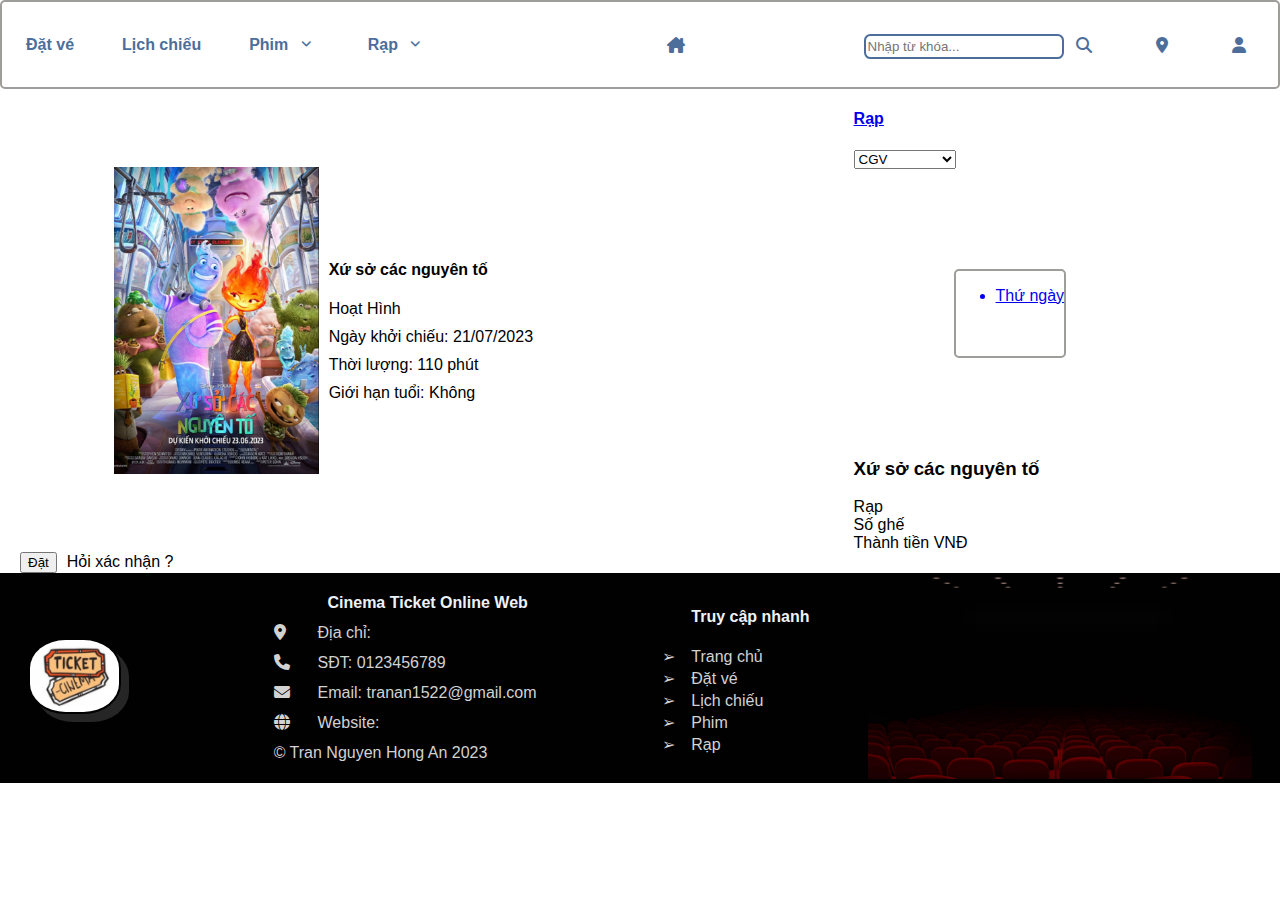
==== index1.html @ 23fdff4d "update index2" ====
<!DOCTYPE html>
<html lang="en">
<head>
    <meta charset="UTF-8">
    <meta name="viewport" content="width=device-width, initial-scale=1.0">
    <meta http-equiv="refesh" content="1800">
    <meta name="keywords" content="vé xem phim online, đặt vé phim trực tuyến, mua vé xem phim, vé xem phim trực tuyến"/>
    <meta name="description" content="Đặt vé xem phim trực tuyến"/>
    <link rel="shotcut icon" href="imanges/iconTicket.png"/>
    <link rel="stylesheet" href="css/index1.css">
    <link href="https://cdnjs.cloudflare.com/ajax/libs/font-awesome/6.4.0/css/all.min.css" rel="stylesheet"/>
    <script src="js/code.jquery.com_jquery-3.7.0.min.js"></script>
    <script src="js/default.js"></script>
    <title>Đặt vé</title>
</head>
<body>
    <a href="javascript:;" id="go">
        <i class="fa-solid fa-arrow-turn-up fa-xl"></i>
    </a>

    <nav class="flex between" id="menu">
        <ul class="left menu flex">
            <li><a href="#">Đặt vé</a></li>
            <li><a href="#">Lịch chiếu</a></li>
            <li class="sub">
                <a href="#">Phim 
                    <i class="fa-solid fa-angle-down fa-xs"></i>
                </a>

                <ul class="submenu menu">
                    <li><a href="#">Phim đang chiếu</a></li>
                    <li><a href="#">Phim sắp chiếu</a></li>
                </ul>
            </li>
            <li class="sub">
                <a href="#">Rạp
                    <i class="fa-solid fa-angle-down fa-xs"></i>
                </a>

                <ul class="submenu menu">
                    <li><a href="#">CGV</a></li>
                    <li><a href="#">Lotte Cinema</a></li>
                </ul>
                
            </li>
        </ul>

        <ul class="menu">
            <li>
                <a href="#">
                    <i class="fa-solid fa-house-chimney"></i></a></li>
        </ul>

        <ul class="right menu flex">
            <li class="search">
                <a href="#">
                    <input type="search" placeholder="Nhập từ khóa..."/>
                    <i class="fa-solid fa-magnifying-glass"></i>
                </a>
            </li>
            <li><a href="#"><i class="fa-solid fa-location-dot"></i></a></li>
            <li><a href="#"><i class="fa-solid fa-user"></i></a></li>
        </ul>
    </nav>

    <main>
        <div style="justify-content: space-around;" class="flex">
            <section class="left flex"><img src="imanges/movies/XSCNT.jpg"/>
                <div class="content" style="margin-left: 10px;">
                    <h4>Xứ sở các nguyên tố</h4>
                    <div>Hoạt Hình</div>
                    <div>Ngày khởi chiếu: 21/07/2023</div>
                    <div>Thời lượng: 110 phút</div>
                    <div>Giới hạn tuổi: Không</div>
                </div>
            </section>

            <section class="right">
                <div>
                    <div><a href="#">
                        <h4>Rạp</h4>
                        <select name="cinema" id="cinema"> 
                            <option value="CGV" selected>CGV</option>
                            <option value="Lotte">Lotte Cinema</option>
                            <option value="Cinestar">Cinestar</option>
                            <option value="Beta">Beta Cinema</option>
                        </select>
                    </a></div>

                    <div>
                        <div><a href="#">
                            <nav style="margin: 100px;"><ul class="date">
                                <li>Thứ ngày</li>
                            </ul></nav>
                        </a></div>
                    </div>

                    <div>
                        <div><h3>Xứ sở các nguyên tố</h3></div>
                        <div>Rạp</div>
                        <div>Số ghế</div>
                        <div>Thành tiền VNĐ</div>
                    </div>
                </div>
            </section>
        </div>
        

        <input type="button" value="Đặt" style="margin-right: 10px; margin-left: 20px;">Hỏi xác nhận ?
    </main>

    <footer>
        <div class="flex">
            <div class="imgFooter"><img src="imanges/logo.jpg" alt="LOGO"></div>

            <div>
                <table>
                    <tr>
                       <th colspan="2" style="color: #edf2f9;">Cinema Ticket Online Web</th>
                    </tr>
                    <tr>
                        <td><i class="fa-solid fa-location-dot"></i></td>
                        <td>&ensp; Địa chỉ: </td>
                    </tr>
                    <tr>
                        <td><i class="fa-solid fa-phone"></i></td>
                        <td>&ensp; SĐT: 0123456789</td>
                    </tr>
                    <tr>
                        <td><i class="fa-solid fa-envelope"></i></td>
                        <td><a href="mailto:tranan1522@gmail.com" class="link">&ensp; Email: tranan1522@gmail.com</a></td>
                    </tr>
                    <tr>
                        <td><i class="fa-solid fa-globe"></i></td>
                        <td><a href="#" class="link">&ensp; Website: </a></td>
                    </tr>
                    <tr><td colspan="2">&copy; Tran Nguyen Hong An 2023</td></tr>
                </table>
            </div>

            <div>
                <ul class="list-ft">
                    <li><h4>Truy cập nhanh</h4></li>
                    <li><a href="#">Trang chủ</a></li>
                    <li><a href="#">Đặt vé</a></li>
                    <li><a href="#">Lịch chiếu</a></li>
                    <li><a href="#">Phim</a></li>
                    <li><a href="#">Rạp</a></li>
                </ul>
            </div>

            <div class="footer"><img src="imanges/rapPhim.jpg" alt="cinema" id="cinema"></div>
        </div>
    </footer>
</body>
</html>
---- css/index1.css ----
body {
    font-family: Arial, Helvetica, sans-serif;
    margin: 0;
}

nav {
    border: 2px solid #9e9d99;
    border-radius: 5px;
    background-color: white;
    height: 85px;
}

.flex {
    display: flex;
    align-items: center;
}

.between {
    justify-content: space-between;
}

/*MENU*/
ul.menu {
    list-style-type: none;
    text-align: center;
    margin: 0;
    padding: 0;
}

ul.menu > li > a {
    display: block;
    padding: 1.5rem;
    text-decoration: none;
    color: #4d6e9b;
    font-weight: bold;
    
}

/*hover*/
ul.menu > li > a:hover {
    color: #265078;
    font-size: larger;
    font-weight: bolder;
}

ul > li > a > i.fa-solid {
    color: #4d6e9b;
    padding: 0.5rem;
}

ul > li > a:hover i.fa-solid {
    color: #265078;
}

/*submenu*/
ul.submenu { 
    display: none;
    position: absolute;
    background-color: #f3f1f4 !important;
    width: 200px;
    border-radius: 2rem;
    text-align: left;
    z-index: 2;
}

.submenu::after {
    border-style: solid;
    border-color: transparent transparent #f3f1f4 transparent;
    border-width: 10px;
    position: absolute;
    bottom: 100%;
    content: "";
    width: 0;
    height: 0;
    left: 34px;
}

ul.menu li.sub:hover ul.submenu { 
    display: block !important;
    padding: 0.375rem 1.5rem;
    clear: both;
    font-weight: initial;
    color: #6e84a3;
    white-space: nowrap;
    background-color: transparent;
    border: 0;
}
/*Search*/
ul > li.search  > a > input{
    border-radius: 0.4rem ;
    width: 200px;
    height: 25px;
    border-style: solid;
    border-color: #4d6e9b;
}

ul > li.search  > a:hover > input{
    border-color: #265078;
    border-width: 2.5px;
}

 /* nút go chưa đc  */
/* go to top */
#go {
    display: block;
    padding: 1rem;
    right: 10px;
    bottom: 10px;
    position: fixed;
    background-color: whitesmoke;
    border-radius: 50%;
    box-shadow: 0.35em 0.35em 0 0 rgba(15, 28, 63, 0.125);
    border: 1px solid #edf2f9;
}

#go i {
    color: #6f2232;
}

/*footer*/
footer {
    background-color: #010101;
    color: #d2d2d2;
}

footer div {
    justify-content: space-around;
}

div.imgFooter {
    width: 14%;
}

div.imgFooter img{
    width: 50%;
    border-radius: 40%;
    border: 2px solid transparent;
    box-shadow: 0.5em 0.5em 0 0 #262626;
}

ul.list-ft > li:first-child{
    list-style-type: none;
    color: #edf2f9;
}

ul.list-ft > li {
    list-style-type: "\27A2 \2003";
    margin: 3px;
}

.list-ft > li > a {
    text-decoration: none;
    color: #d2d2d2;
}

.list-ft > li > a:hover {
    color: #edf2f9;
    font-weight: bold;
}

div.footer {
    width: 30%;
}

div.footer img{
    width: 100%;
    height: 206px;
}

table {
    border-spacing: 10px;
    width: 330px;
}

a.link {
    text-decoration: none;
    color: #d2d2d2;
}

a.link:hover {
    color: #edf2f9;
    font-weight: bold;
}

/*left*/
.left {
    width: 40%;
}

.left img {
    width: 40%;
}

.content > div {
    margin-top: 10px;
}
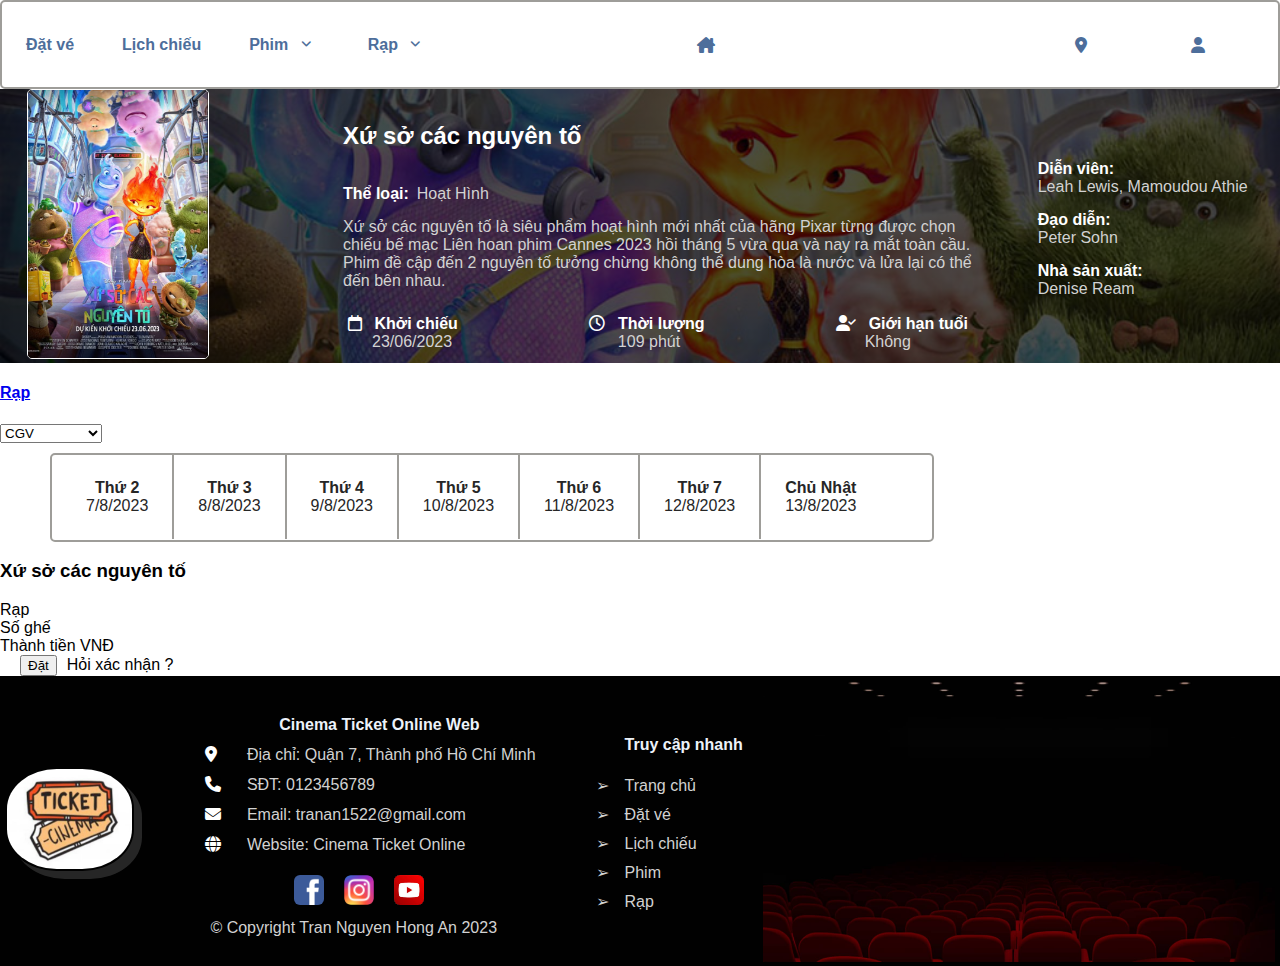
==== commit 543cac90: "update footer" ====
--- a/index1.html
+++ b/index1.html
@@ -7,6 +7,7 @@
     <meta name="keywords" content="vé xem phim online, đặt vé phim trực tuyến, mua vé xem phim, vé xem phim trực tuyến"/>
     <meta name="description" content="Đặt vé xem phim trực tuyến"/>
     <link rel="shotcut icon" href="imanges/iconTicket.png"/>
+    <link href="css/default.css" rel="stylesheet"/>
     <link rel="stylesheet" href="css/index1.css">
     <link href="https://cdnjs.cloudflare.com/ajax/libs/font-awesome/6.4.0/css/all.min.css" rel="stylesheet"/>
     <script src="js/code.jquery.com_jquery-3.7.0.min.js"></script>
@@ -14,9 +15,11 @@
     <title>Đặt vé</title>
 </head>
 <body>
-    <a href="javascript:;" id="go">
-        <i class="fa-solid fa-arrow-turn-up fa-xl"></i>
-    </a>
+    <div>
+        <a href="javascript:;" id="go">
+            <i class="fa-solid fa-arrow-turn-up fa-xl"></i>
+        </a>
+    </div>
 
     <nav class="flex between" id="menu">
         <ul class="left menu flex">
@@ -52,30 +55,51 @@
         </ul>
 
         <ul class="right menu flex">
-            <li class="search">
-                <a href="#">
-                    <input type="search" placeholder="Nhập từ khóa..."/>
-                    <i class="fa-solid fa-magnifying-glass"></i>
-                </a>
-            </li>
             <li><a href="#"><i class="fa-solid fa-location-dot"></i></a></li>
             <li><a href="#"><i class="fa-solid fa-user"></i></a></li>
         </ul>
     </nav>
 
     <main>
-        <div style="justify-content: space-around;" class="flex">
-            <section class="left flex"><img src="imanges/movies/XSCNT.jpg"/>
-                <div class="content" style="margin-left: 10px;">
-                    <h4>Xứ sở các nguyên tố</h4>
-                    <div>Hoạt Hình</div>
-                    <div>Ngày khởi chiếu: 21/07/2023</div>
-                    <div>Thời lượng: 110 phút</div>
-                    <div>Giới hạn tuổi: Không</div>
+        <div>
+            <div class="top flex">
+                <div><img src="imanges/movies/XSCNT.jpg"/></div>
+                <div class="contents">
+                    <div><h2>Xứ sở các nguyên tố</h2></div>
+                    <div><span>Thể loại:</span>&ensp;Hoạt Hình</div>
+                    <div>Xứ sở các nguyên tố là siêu phẩm hoạt hình mới nhất của hãng Pixar từng được chọn chiếu bế mạc Liên hoan phim Cannes 2023 hồi tháng 5 vừa qua và nay ra mắt toàn cầu. Phim đề cập đến 2 nguyên tố tưởng chừng không thể dung hòa là nước và lửa lại có thể đến bên nhau.</div>
+                    <div class="flex between">
+                        <div>
+                            <i class="fa-regular fa-calendar"></i>
+                            <span>&ensp;Khởi chiếu</span>
+                            </br>&emsp;&ensp;23/06/2023
+                        </div>
+                        <div>
+                            <i class="fa-regular fa-clock"></i>
+                            <span>&ensp;Thời lượng </span>
+                            </br>&emsp;&ensp; 109 phút
+                        </div>
+                        <div>
+                            <i class="fa-solid fa-user-check"></i>
+                            <span>&ensp;Giới hạn tuổi</span>
+                            </br>&emsp;&ensp; Không
+                        </div>
+                    </div>
                 </div>
-            </section>
+                <div class="actor">
+                    <div><span>Diễn viên:</span>
+                        </br> Leah Lewis, Mamoudou Athie 
+                    </div>
+                    <div><span>Đạo diễn:</span>
+                        </br>  Peter Sohn 
+                    </div>
+                    <div><span>Nhà sản xuất:</span>
+                        </br> Denise Ream 
+                    </div>
+                </div>
+            </div>
 
-            <section class="right">
+            <section>
                 <div>
                     <div><a href="#">
                         <h4>Rạp</h4>
@@ -88,11 +112,19 @@
                     </a></div>
 
                     <div>
-                        <div><a href="#">
-                            <nav style="margin: 100px;"><ul class="date">
-                                <li>Thứ ngày</li>
-                            </ul></nav>
-                        </a></div>
+                        <div style="margin-top: 10px;">
+                            <nav style="margin-left: 50px; padding-left: 10px; width: 68%;">
+                                <ul class="date flex">
+                                    <li><a href="#">Thứ 2</br><span>7/8/2023</span></a></li>
+                                    <li><a href="#">Thứ 3</br><span>8/8/2023</span></a></li>
+                                    <li><a href="#">Thứ 4</br><span>9/8/2023</span></a></li>
+                                    <li><a href="#">Thứ 5</br><span>10/8/2023</span></a></li>
+                                    <li><a href="#">Thứ 6</br><span>11/8/2023</span></a></li>
+                                    <li><a href="#">Thứ 7</br><span>12/8/2023</span></a></li>
+                                    <li><a href="#">Chủ Nhật</br><span>13/8/2023</span></a></li>
+                                </ul>
+                            </nav>
+                        </div>
                     </div>
 
                     <div>
@@ -120,7 +152,7 @@
                     </tr>
                     <tr>
                         <td><i class="fa-solid fa-location-dot"></i></td>
-                        <td>&ensp; Địa chỉ: </td>
+                        <td>&ensp; Địa chỉ: Quận 7, Thành phố Hồ Chí Minh</td>
                     </tr>
                     <tr>
                         <td><i class="fa-solid fa-phone"></i></td>
@@ -132,10 +164,17 @@
                     </tr>
                     <tr>
                         <td><i class="fa-solid fa-globe"></i></td>
-                        <td><a href="#" class="link">&ensp; Website: </a></td>
+                        <td><a href="https://hongan1522.github.io/CinemaTicketOnl/" class="link">&ensp; Website: Cinema Ticket Online</a></td>
                     </tr>
-                    <tr><td colspan="2">&copy; Tran Nguyen Hong An 2023</td></tr>
                 </table>
+
+                <ul class="imgF flex">
+                    <li><a href="#"><img src="imanges/footer/fb.webp" alt="Facebook"></a></li>
+                    <li><a href="#"><img src="imanges/footer/ins.png" alt="Instagram"></a></li>
+                    <li><a href="#"><img src="imanges/footer/yt.jpg" alt="Youtube"></a></li>
+                </ul>
+
+                <div>&emsp;&copy; Copyright Tran Nguyen Hong An 2023</div>
             </div>
 
             <div>
--- a/css/default.css
+++ b/css/default.css
@@ -0,0 +1,222 @@
+body {
+    font-family: Arial, Helvetica, sans-serif;
+    margin: 0;
+}
+
+nav {
+    border: 2px solid #9e9d99;
+    border-radius: 5px;
+    background-color: white;
+    height: 85px;
+}
+
+.flex {
+    display: flex;
+    align-items: center;
+}
+
+.between {
+    justify-content: space-between;
+}
+
+/*MENU*/
+ul.menu {
+    list-style-type: none;
+    text-align: center;
+    margin: 0;
+    padding: 0;
+}
+
+ul.menu > li > a {
+    display: block;
+    padding: 1.5rem;
+    text-decoration: none;
+    color: #4d6e9b;
+    font-weight: bold;
+    
+}
+
+/*hover*/
+ul.menu > li > a:hover {
+    color: #265078;
+    font-size: larger;
+    font-weight: bolder;
+}
+
+ul > li > a > i.fa-solid {
+    color: #4d6e9b;
+    padding: 0.5rem;
+}
+
+ul > li > a:hover i.fa-solid {
+    color: #265078;
+}
+
+ul.left {
+    width: 50%;
+}
+
+ul.right {
+    width: 20%;
+    margin-left: 250px;
+}
+
+ul.right > li {
+    margin: 20px;
+}
+
+/*submenu*/
+ul.submenu { 
+    display: none;
+    position: absolute;
+    background-color: #f3f1f4 !important;
+    width: 200px;
+    border-radius: 2rem;
+    text-align: left;
+    z-index: 2;
+}
+
+.submenu::after {
+    border-style: solid;
+    border-color: transparent transparent #f3f1f4 transparent;
+    border-width: 10px;
+    position: absolute;
+    bottom: 100%;
+    content: "";
+    width: 0;
+    height: 0;
+    left: 34px;
+}
+
+ul.menu li.sub:hover ul.submenu { 
+    display: block !important;
+    padding: 0.375rem 1.5rem;
+    clear: both;
+    font-weight: initial;
+    color: #6e84a3;
+    white-space: nowrap;
+    background-color: transparent;
+    border: 0;
+}
+
+/* go to top */
+#go {
+    display: block;
+    padding: 1rem;
+    right: 10px;
+    bottom: 10px;
+    position: fixed;
+    background-color: whitesmoke;
+    border-radius: 50%;
+    box-shadow: 0.35em 0.35em 0 0 rgba(15, 28, 63, 0.125);
+    border: 1px solid #edf2f9;
+}
+
+#go i {
+    color: #6f2232;
+}
+
+/*footer*/
+footer {
+    background-color: #010101;
+    color: #d2d2d2;
+}
+
+footer div {
+    justify-content: space-around;
+}
+
+div.imgFooter {
+    width: 14%;
+}
+
+div.imgFooter img{
+    width: 70%;
+    border-radius: 40%;
+    border: 2px solid transparent;
+    box-shadow: 0.5em 0.5em 0 0 #262626;
+}
+
+/**/
+
+ul.list-ft > li:first-child{
+    list-style-type: none;
+    color: #edf2f9;
+}
+
+ul.list-ft > li {
+    list-style-type: "\27A2 \2003";
+    margin: 10px;
+}
+
+.list-ft > li > a {
+    text-decoration: none;
+    color: #d2d2d2;
+}
+
+.list-ft > li > a:hover {
+    color: #edf2f9;
+    font-weight: bold;
+}
+
+div.footer {
+    width: 40%;
+}
+
+div.footer img{
+    width: 100%;
+    padding-bottom: auto;
+}
+
+table {
+    border-spacing: 10px;
+    width: 370px;
+}
+
+a.link {
+    text-decoration: none;
+    color: #d2d2d2;
+}
+
+a.link:hover {
+    color: #edf2f9;
+    font-weight: bold;
+}
+
+/**/
+ul.imgF > li>  a > img {
+    width: 30px;
+    height: 30px;
+    border-radius: 6px;
+    margin: 10px;
+}
+
+ul.imgF > li {
+    list-style-type: none;
+}
+
+ul.imgF > li:last-child {
+    display: block !important;
+}
+
+ul.imgF {
+    margin: 0;
+    margin-left: 50px;
+}
+
+ul.imgF > li>  a:hover > img {
+    animation: scale .5s 1;
+}
+
+@keyframes scale {
+    from {
+        width: 30px;
+        height: 30px;
+        border-radius: 6px;
+    }
+    to {
+        width: 35px;
+        height: 35px;
+        border-radius: 7px;
+    }
+}--- a/css/index1.css
+++ b/css/index1.css
@@ -1,196 +1,64 @@
-body {
-    font-family: Arial, Helvetica, sans-serif;
-    margin: 0;
+/*top*/
+div.top {
+    background-image: linear-gradient(to top, rgba(0,0,0,0.7) 0%, rgba(0,0,0,0.7) 100%), url("../imanges/bg_movies/bg_XSCNT.jpg");
+    background-repeat: no-repeat;
+    background-size: cover;
+    background-position: center;
+    color: #d2d2d2;
+    justify-content: space-around;
 }
 
-nav {
-    border: 2px solid #9e9d99;
-    border-radius: 5px;
-    background-color: white;
-    height: 85px;
+div.top > div:first-child {
+    width: 20%;
 }
 
-.flex {
-    display: flex;
-    align-items: center;
+div.top img {
+    width: 70%;
+    border-radius: 5px;
+    border: 1px solid white;
 }
 
-.between {
-    justify-content: space-between;
+div.contents {
+    width:50%;
 }
 
-/*MENU*/
-ul.menu {
+div.contents div{
+    margin-top: 5px;
+    padding: 5px;
+}
+
+div.top span, i, h2 {
+    font-weight: bold;
+    color: white;
+}
+
+div.actor > div{
+    margin-top: 5px;
+    padding: 5px;
+}
+
+/*date*/
+ul.date{
     list-style-type: none;
     text-align: center;
     margin: 0;
     padding: 0;
 }
 
-ul.menu > li > a {
+ul.date > li > a {
     display: block;
     padding: 1.5rem;
     text-decoration: none;
-    color: #4d6e9b;
+    color: #262626;
     font-weight: bold;
-    
+    border-right: 2px solid #9e9d99;
+    text-align: center;
 }
 
-/*hover*/
-ul.menu > li > a:hover {
-    color: #265078;
-    font-size: larger;
-    font-weight: bolder;
+ul.date > li:last-child > a{
+    border-right: none;
 }
 
-ul > li > a > i.fa-solid {
-    color: #4d6e9b;
-    padding: 0.5rem;
-}
-
-ul > li > a:hover i.fa-solid {
-    color: #265078;
-}
-
-/*submenu*/
-ul.submenu { 
-    display: none;
-    position: absolute;
-    background-color: #f3f1f4 !important;
-    width: 200px;
-    border-radius: 2rem;
-    text-align: left;
-    z-index: 2;
-}
-
-.submenu::after {
-    border-style: solid;
-    border-color: transparent transparent #f3f1f4 transparent;
-    border-width: 10px;
-    position: absolute;
-    bottom: 100%;
-    content: "";
-    width: 0;
-    height: 0;
-    left: 34px;
-}
-
-ul.menu li.sub:hover ul.submenu { 
-    display: block !important;
-    padding: 0.375rem 1.5rem;
-    clear: both;
-    font-weight: initial;
-    color: #6e84a3;
-    white-space: nowrap;
-    background-color: transparent;
-    border: 0;
-}
-/*Search*/
-ul > li.search  > a > input{
-    border-radius: 0.4rem ;
-    width: 200px;
-    height: 25px;
-    border-style: solid;
-    border-color: #4d6e9b;
-}
-
-ul > li.search  > a:hover > input{
-    border-color: #265078;
-    border-width: 2.5px;
-}
-
- /* nút go chưa đc  */
-/* go to top */
-#go {
-    display: block;
-    padding: 1rem;
-    right: 10px;
-    bottom: 10px;
-    position: fixed;
-    background-color: whitesmoke;
-    border-radius: 50%;
-    box-shadow: 0.35em 0.35em 0 0 rgba(15, 28, 63, 0.125);
-    border: 1px solid #edf2f9;
-}
-
-#go i {
-    color: #6f2232;
-}
-
-/*footer*/
-footer {
-    background-color: #010101;
-    color: #d2d2d2;
-}
-
-footer div {
-    justify-content: space-around;
-}
-
-div.imgFooter {
-    width: 14%;
-}
-
-div.imgFooter img{
-    width: 50%;
-    border-radius: 40%;
-    border: 2px solid transparent;
-    box-shadow: 0.5em 0.5em 0 0 #262626;
-}
-
-ul.list-ft > li:first-child{
-    list-style-type: none;
-    color: #edf2f9;
-}
-
-ul.list-ft > li {
-    list-style-type: "\27A2 \2003";
-    margin: 3px;
-}
-
-.list-ft > li > a {
-    text-decoration: none;
-    color: #d2d2d2;
-}
-
-.list-ft > li > a:hover {
-    color: #edf2f9;
-    font-weight: bold;
-}
-
-div.footer {
-    width: 30%;
-}
-
-div.footer img{
-    width: 100%;
-    height: 206px;
-}
-
-table {
-    border-spacing: 10px;
-    width: 330px;
-}
-
-a.link {
-    text-decoration: none;
-    color: #d2d2d2;
-}
-
-a.link:hover {
-    color: #edf2f9;
-    font-weight: bold;
-}
-
-/*left*/
-.left {
-    width: 40%;
-}
-
-.left img {
-    width: 40%;
-}
-
-.content > div {
-    margin-top: 10px;
+ul.date span {
+    font-weight: lighter;
 }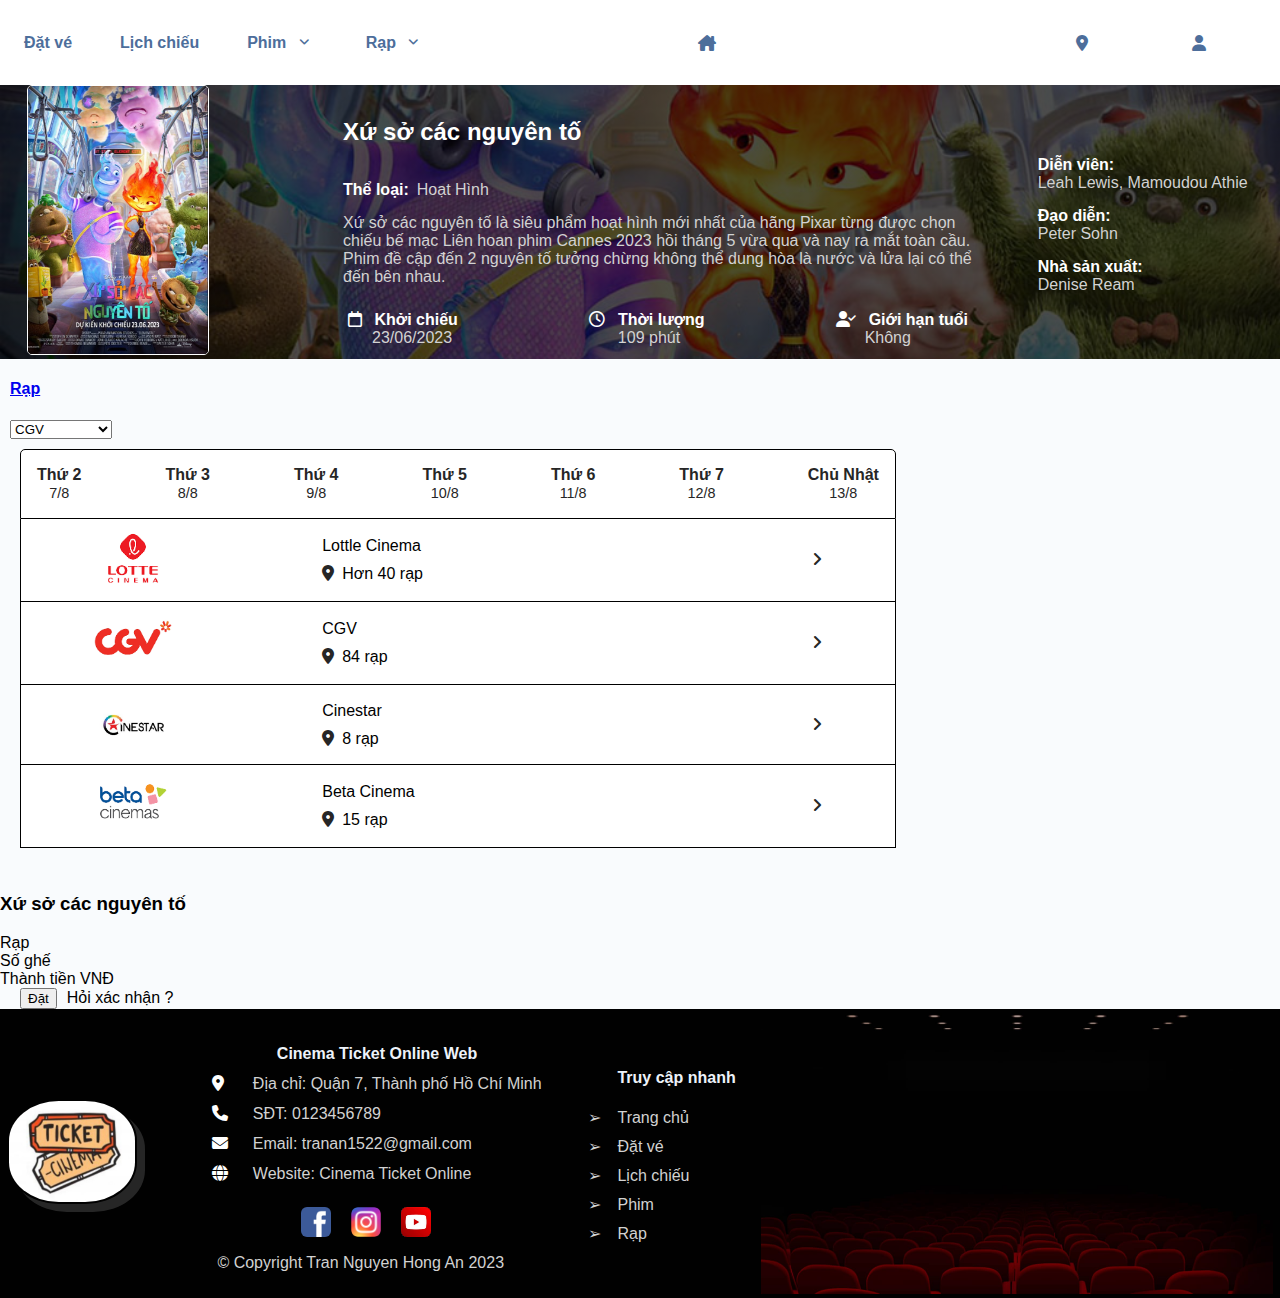
==== commit 1710666b: "update index1" ====
--- a/index1.html
+++ b/index1.html
@@ -12,6 +12,7 @@
     <link href="https://cdnjs.cloudflare.com/ajax/libs/font-awesome/6.4.0/css/all.min.css" rel="stylesheet"/>
     <script src="js/code.jquery.com_jquery-3.7.0.min.js"></script>
     <script src="js/default.js"></script>
+    <script src="js/index1.js"></script>
     <title>Đặt vé</title>
 </head>
 <body>
@@ -61,81 +62,107 @@
     </nav>
 
     <main>
-        <div>
-            <div class="top flex">
-                <div><img src="imanges/movies/XSCNT.jpg"/></div>
-                <div class="contents">
-                    <div><h2>Xứ sở các nguyên tố</h2></div>
-                    <div><span>Thể loại:</span>&ensp;Hoạt Hình</div>
-                    <div>Xứ sở các nguyên tố là siêu phẩm hoạt hình mới nhất của hãng Pixar từng được chọn chiếu bế mạc Liên hoan phim Cannes 2023 hồi tháng 5 vừa qua và nay ra mắt toàn cầu. Phim đề cập đến 2 nguyên tố tưởng chừng không thể dung hòa là nước và lửa lại có thể đến bên nhau.</div>
-                    <div class="flex between">
-                        <div>
-                            <i class="fa-regular fa-calendar"></i>
-                            <span>&ensp;Khởi chiếu</span>
-                            </br>&emsp;&ensp;23/06/2023
-                        </div>
-                        <div>
-                            <i class="fa-regular fa-clock"></i>
-                            <span>&ensp;Thời lượng </span>
-                            </br>&emsp;&ensp; 109 phút
-                        </div>
-                        <div>
-                            <i class="fa-solid fa-user-check"></i>
-                            <span>&ensp;Giới hạn tuổi</span>
-                            </br>&emsp;&ensp; Không
-                        </div>
+        <div class="top flex">
+            <div><img src="imanges/movies/XSCNT.jpg" alt="XSCNT"/></div>
+            <div class="contents">
+                <div><h2>Xứ sở các nguyên tố</h2></div>
+                <div><span>Thể loại:</span>&ensp;Hoạt Hình</div>
+                <div>Xứ sở các nguyên tố là siêu phẩm hoạt hình mới nhất của hãng Pixar từng được chọn chiếu bế mạc Liên hoan phim Cannes 2023 hồi tháng 5 vừa qua và nay ra mắt toàn cầu. Phim đề cập đến 2 nguyên tố tưởng chừng không thể dung hòa là nước và lửa lại có thể đến bên nhau.</div>
+                <div class="flex between">
+                    <div>
+                        <i class="fa-regular fa-calendar"></i>
+                        <span>&ensp;Khởi chiếu</span>
+                        </br>&emsp;&ensp;23/06/2023
                     </div>
-                </div>
-                <div class="actor">
-                    <div><span>Diễn viên:</span>
-                        </br> Leah Lewis, Mamoudou Athie 
+                    <div>
+                        <i class="fa-regular fa-clock"></i>
+                        <span>&ensp;Thời lượng </span>
+                        </br>&emsp;&ensp; 109 phút
                     </div>
-                    <div><span>Đạo diễn:</span>
-                        </br>  Peter Sohn 
+                    <div>
+                        <i class="fa-solid fa-user-check"></i>
+                        <span>&ensp;Giới hạn tuổi</span>
+                        </br>&emsp;&ensp; Không
                     </div>
-                    <div><span>Nhà sản xuất:</span>
-                        </br> Denise Ream 
-                    </div>
-                </div>
-            </div>
-
-            <section>
-                <div>
-                    <div><a href="#">
-                        <h4>Rạp</h4>
-                        <select name="cinema" id="cinema"> 
-                            <option value="CGV" selected>CGV</option>
-                            <option value="Lotte">Lotte Cinema</option>
-                            <option value="Cinestar">Cinestar</option>
-                            <option value="Beta">Beta Cinema</option>
-                        </select>
-                    </a></div>
-
-                    <div>
-                        <div style="margin-top: 10px;">
-                            <nav style="margin-left: 50px; padding-left: 10px; width: 68%;">
-                                <ul class="date flex">
-                                    <li><a href="#">Thứ 2</br><span>7/8/2023</span></a></li>
-                                    <li><a href="#">Thứ 3</br><span>8/8/2023</span></a></li>
-                                    <li><a href="#">Thứ 4</br><span>9/8/2023</span></a></li>
-                                    <li><a href="#">Thứ 5</br><span>10/8/2023</span></a></li>
-                                    <li><a href="#">Thứ 6</br><span>11/8/2023</span></a></li>
-                                    <li><a href="#">Thứ 7</br><span>12/8/2023</span></a></li>
-                                    <li><a href="#">Chủ Nhật</br><span>13/8/2023</span></a></li>
+                </div>
+            </div>
+            <div class="actor">
+                <div><span>Diễn viên:</span>
+                    </br> Leah Lewis, Mamoudou Athie 
+                </div>
+                <div><span>Đạo diễn:</span>
+                    </br>  Peter Sohn 
+                </div>
+                <div><span>Nhà sản xuất:</span>
+                    </br> Denise Ream 
+                </div>
+            </div>
+        </div>    
+
+        <section>
+            <div class="ticket" style="margin-left: 10px;">
+                <div class="selectCM"><a href="#">
+                    <h4>Rạp</h4>
+                    <select name="cinema">
+                        <option value="CGV" selected>CGV</option>
+                        <option value="Lotte">Lotte Cinema</option>
+                        <option value="Cinestar">Cinestar</option>
+                        <option value="Beta">Beta Cinema</option>
+                    </select>
+                </a></div>
+
+                <div style="padding: 10px;">
+                    <nav style="height: auto;">
+                        <ul class="date flex between">
+                            <li><a href="#">Thứ 2</br><span>7/8</span></a></li>
+                            <li><a href="#">Thứ 3</br><span>8/8</span></a></li>
+                            <li><a href="#">Thứ 4</br><span>9/8</span></a></li>
+                            <li><a href="#">Thứ 5</br><span>10/8</span></a></li>
+                            <li><a href="#">Thứ 6</br><span>11/8</span></a></li>
+                            <li><a href="#">Thứ 7</br><span>12/8</span></a></li>
+                            <li><a href="#">Chủ Nhật</br><span>13/8</span></a></li>
+                        </ul>
+
+                        <ul class="cinema-ticket" id="cinema-ticket">
+                            <li><a href="#">
+                                <div class="flex" style="justify-content: space-around;">
+                                    <div><img src="imanges/cinemas/lotte.png" alt="Lottle Cinema"/></div>
+                                    <div class="name">
+                                        <div>Lottle Cinema</div>
+                                        <div><i class="fa-solid fa-location-dot"></i>&ensp;1 rạp</div>
+                                    </div>
+                                    <div><i class="fa-solid fa-angle-right"></i></div>
+                                </div>
+
+                                <ul class="submenu-cinema">
+                                    <li><a href="#">
+                                        <div>
+                                            <div>Lottle Gò Vấp</div>
+                                            <div><span>Địa chỉ</span></div>
+                                        </div>
+                                        <div>
+                                            <div><a href="#"><input type="button"></a></div>
+                                            <div><a href="#"><input type="button"></a></div>
+                                            <div><a href="#"><input type="button"></a></div>
+                                            <div><a href="#"><input type="button"></a></div>
+                                        </div>
+                                        
+
+                                    </a></li>
                                 </ul>
-                            </nav>
-                        </div>
-                    </div>
-
-                    <div>
-                        <div><h3>Xứ sở các nguyên tố</h3></div>
-                        <div>Rạp</div>
-                        <div>Số ghế</div>
-                        <div>Thành tiền VNĐ</div>
-                    </div>
-                </div>
-            </section>
-        </div>
+                            </a></li>
+                        </ul>
+                    </nav>
+                </div>
+            </div>
+
+            <div>
+                <div><h3>Xứ sở các nguyên tố</h3></div>
+                <div>Rạp</div>
+                <div>Số ghế</div>
+                <div>Thành tiền VNĐ</div>
+            </div>
+    </section>
         
 
         <input type="button" value="Đặt" style="margin-right: 10px; margin-left: 20px;">Hỏi xác nhận ?
--- a/css/default.css
+++ b/css/default.css
@@ -1,13 +1,6 @@
 body {
     font-family: Arial, Helvetica, sans-serif;
     margin: 0;
-}
-
-nav {
-    border: 2px solid #9e9d99;
-    border-radius: 5px;
-    background-color: white;
-    height: 85px;
 }
 
 .flex {
@@ -170,7 +163,6 @@
 
 table {
     border-spacing: 10px;
-    width: 370px;
 }
 
 a.link {
@@ -202,6 +194,7 @@
 ul.imgF {
     margin: 0;
     margin-left: 50px;
+    height: 60px;
 }
 
 ul.imgF > li>  a:hover > img {
--- a/css/index1.css
+++ b/css/index1.css
@@ -1,3 +1,12 @@
+nav {
+    background-color: white;
+    height: 85px;
+}
+
+body {
+    background-color: #f9fbfd;
+}
+
 /*top*/
 div.top {
     background-image: linear-gradient(to top, rgba(0,0,0,0.7) 0%, rgba(0,0,0,0.7) 100%), url("../imanges/bg_movies/bg_XSCNT.jpg");
@@ -43,22 +52,60 @@
     text-align: center;
     margin: 0;
     padding: 0;
+    border: 1px solid;
+    border-radius: 5px 5px 0 0;
 }
 
 ul.date > li > a {
     display: block;
-    padding: 1.5rem;
+    padding: 1rem;
     text-decoration: none;
     color: #262626;
     font-weight: bold;
-    border-right: 2px solid #9e9d99;
     text-align: center;
-}
-
-ul.date > li:last-child > a{
-    border-right: none;
 }
 
 ul.date span {
     font-weight: lighter;
-}+    font-size: 0.9rem;
+}
+
+/*ticket*/
+div.ticket {
+    width: 70%;
+}
+
+/*cinema-ticket*/
+ul.cinema-ticket {
+    margin-top: 0;
+    padding: 0;
+}
+
+ul.cinema-ticket > li {
+    list-style-type: none;
+    border: 1px solid;
+    border-top: none;
+}
+
+ul.cinema-ticket i {
+    color: #262626;
+}
+
+ul.cinema-ticket > li > a {
+    text-decoration: none;
+    color: black;
+}
+
+ul.cinema-ticket img {
+    width: 78px;
+}
+
+div.name {
+    width: 40%;
+}
+
+div.name > div{
+    padding: 5px;
+}
+
+/* #9e9d99 hover */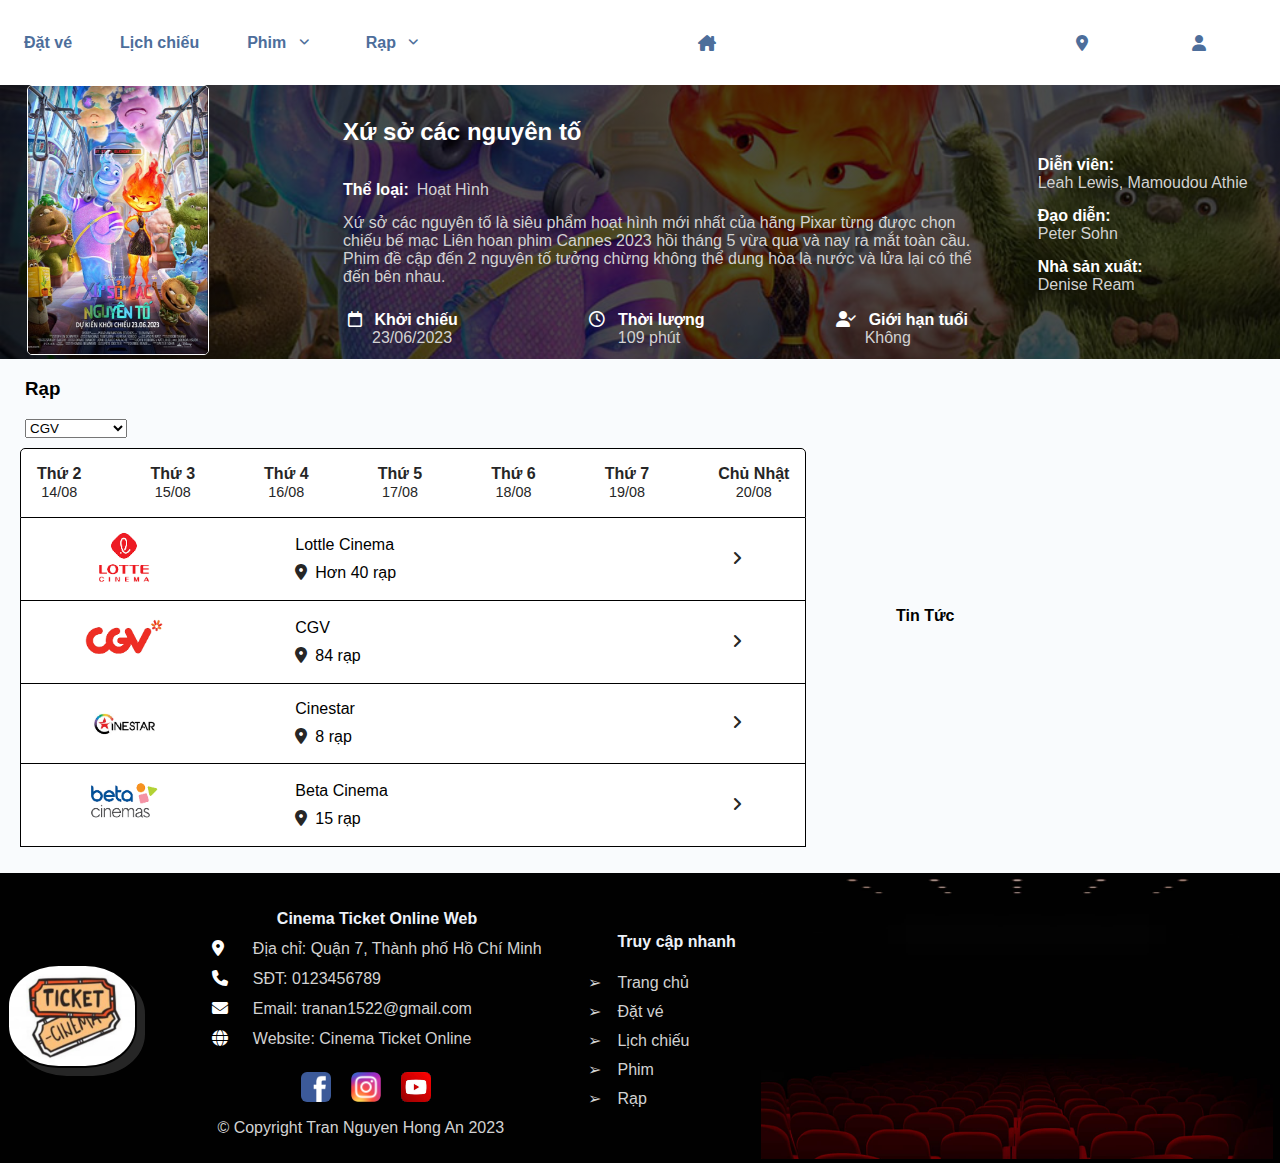
==== commit 7eb372af: "update index1.js" ====
--- a/index1.html
+++ b/index1.html
@@ -61,48 +61,48 @@
         </ul>
     </nav>
 
-    <main>
-        <div class="top flex">
-            <div><img src="imanges/movies/XSCNT.jpg" alt="XSCNT"/></div>
-            <div class="contents">
-                <div><h2>Xứ sở các nguyên tố</h2></div>
-                <div><span>Thể loại:</span>&ensp;Hoạt Hình</div>
-                <div>Xứ sở các nguyên tố là siêu phẩm hoạt hình mới nhất của hãng Pixar từng được chọn chiếu bế mạc Liên hoan phim Cannes 2023 hồi tháng 5 vừa qua và nay ra mắt toàn cầu. Phim đề cập đến 2 nguyên tố tưởng chừng không thể dung hòa là nước và lửa lại có thể đến bên nhau.</div>
-                <div class="flex between">
-                    <div>
-                        <i class="fa-regular fa-calendar"></i>
-                        <span>&ensp;Khởi chiếu</span>
-                        </br>&emsp;&ensp;23/06/2023
-                    </div>
-                    <div>
-                        <i class="fa-regular fa-clock"></i>
-                        <span>&ensp;Thời lượng </span>
-                        </br>&emsp;&ensp; 109 phút
-                    </div>
-                    <div>
-                        <i class="fa-solid fa-user-check"></i>
-                        <span>&ensp;Giới hạn tuổi</span>
-                        </br>&emsp;&ensp; Không
-                    </div>
-                </div>
-            </div>
-            <div class="actor">
-                <div><span>Diễn viên:</span>
-                    </br> Leah Lewis, Mamoudou Athie 
-                </div>
-                <div><span>Đạo diễn:</span>
-                    </br>  Peter Sohn 
-                </div>
-                <div><span>Nhà sản xuất:</span>
-                    </br> Denise Ream 
-                </div>
-            </div>
-        </div>    
-
-        <section>
+    <div class="top flex">
+        <div><img src="imanges/movies/XSCNT.jpg" alt="XSCNT"/></div>
+        <div class="contents">
+            <div><h2>Xứ sở các nguyên tố</h2></div>
+            <div><span>Thể loại:</span>&ensp;Hoạt Hình</div>
+            <div>Xứ sở các nguyên tố là siêu phẩm hoạt hình mới nhất của hãng Pixar từng được chọn chiếu bế mạc Liên hoan phim Cannes 2023 hồi tháng 5 vừa qua và nay ra mắt toàn cầu. Phim đề cập đến 2 nguyên tố tưởng chừng không thể dung hòa là nước và lửa lại có thể đến bên nhau.</div>
+            <div class="flex between">
+                <div>
+                    <i class="fa-regular fa-calendar"></i>
+                    <span>&ensp;Khởi chiếu</span>
+                    </br>&emsp;&ensp;23/06/2023
+                </div>
+                <div>
+                    <i class="fa-regular fa-clock"></i>
+                    <span>&ensp;Thời lượng </span>
+                    </br>&emsp;&ensp; 109 phút
+                </div>
+                <div>
+                    <i class="fa-solid fa-user-check"></i>
+                    <span>&ensp;Giới hạn tuổi</span>
+                    </br>&emsp;&ensp; Không
+                </div>
+            </div>
+        </div>
+        <div class="actor">
+            <div><span>Diễn viên:</span>
+                </br> Leah Lewis, Mamoudou Athie 
+            </div>
+            <div><span>Đạo diễn:</span>
+                </br>  Peter Sohn 
+            </div>
+            <div><span>Nhà sản xuất:</span>
+                </br> Denise Ream 
+            </div>
+        </div>
+    </div> 
+
+    <main class="flex">
+        <section class="left">
             <div class="ticket" style="margin-left: 10px;">
                 <div class="selectCM"><a href="#">
-                    <h4>Rạp</h4>
+                    <h3>Rạp</h3>
                     <select name="cinema">
                         <option value="CGV" selected>CGV</option>
                         <option value="Lotte">Lotte Cinema</option>
@@ -113,59 +113,44 @@
 
                 <div style="padding: 10px;">
                     <nav style="height: auto;">
-                        <ul class="date flex between">
-                            <li><a href="#">Thứ 2</br><span>7/8</span></a></li>
-                            <li><a href="#">Thứ 3</br><span>8/8</span></a></li>
-                            <li><a href="#">Thứ 4</br><span>9/8</span></a></li>
-                            <li><a href="#">Thứ 5</br><span>10/8</span></a></li>
-                            <li><a href="#">Thứ 6</br><span>11/8</span></a></li>
-                            <li><a href="#">Thứ 7</br><span>12/8</span></a></li>
-                            <li><a href="#">Chủ Nhật</br><span>13/8</span></a></li>
+                        <ul class="date flex between" id="date">
+                            <li><a href="#"></br><span></span></a></li>
                         </ul>
 
                         <ul class="cinema-ticket" id="cinema-ticket">
-                            <li><a href="#">
+                            <li><a href="#" id="menu-cinema">
                                 <div class="flex" style="justify-content: space-around;">
-                                    <div><img src="imanges/cinemas/lotte.png" alt="Lottle Cinema"/></div>
+                                    <div><img src="" alt=""/></div>
                                     <div class="name">
-                                        <div>Lottle Cinema</div>
-                                        <div><i class="fa-solid fa-location-dot"></i>&ensp;1 rạp</div>
+                                        <div></div>
+                                        <div><i class="fa-solid fa-location-dot"></i>&ensp;</div>
                                     </div>
                                     <div><i class="fa-solid fa-angle-right"></i></div>
-                                </div>
+                                </div></a>
 
                                 <ul class="submenu-cinema">
-                                    <li><a href="#">
+                                    <li><a href="#" id="submenu-cinema">
                                         <div>
-                                            <div>Lottle Gò Vấp</div>
-                                            <div><span>Địa chỉ</span></div>
+                                            <div></div>
+                                            <div><span></span></div>
                                         </div>
                                         <div>
-                                            <div><a href="#"><input type="button"></a></div>
-                                            <div><a href="#"><input type="button"></a></div>
-                                            <div><a href="#"><input type="button"></a></div>
-                                            <div><a href="#"><input type="button"></a></div>
+                                            <div><a href="#"><input type="button" value=""></a></div>
                                         </div>
-                                        
-
                                     </a></li>
                                 </ul>
-                            </a></li>
+                            </li>
                         </ul>
                     </nav>
                 </div>
             </div>
-
-            <div>
-                <div><h3>Xứ sở các nguyên tố</h3></div>
-                <div>Rạp</div>
-                <div>Số ghế</div>
-                <div>Thành tiền VNĐ</div>
-            </div>
     </section>
-        
-
-        <input type="button" value="Đặt" style="margin-right: 10px; margin-left: 20px;">Hỏi xác nhận ?
+
+    <section class="right">
+        <div>
+            <div><h4>Tin Tức</h4></div>
+        </div>
+    </section>
     </main>
 
     <footer>
--- a/css/default.css
+++ b/css/default.css
@@ -36,12 +36,12 @@
     font-weight: bolder;
 }
 
-ul > li > a > i.fa-solid {
+ul.menu > li > a > i.fa-solid {
     color: #4d6e9b;
     padding: 0.5rem;
 }
 
-ul > li > a:hover i.fa-solid {
+ul.menu > li > a:hover i.fa-solid {
     color: #265078;
 }
 
--- a/css/index1.css
+++ b/css/index1.css
@@ -71,8 +71,18 @@
 }
 
 /*ticket*/
+section.right {
+    width: 30%;
+    /* top: 0;
+    right: 0; */
+}
+
+section.left {
+    width: 70%;
+}
+
 div.ticket {
-    width: 70%;
+    width: 90%;
 }
 
 /*cinema-ticket*/
@@ -108,4 +118,34 @@
     padding: 5px;
 }
 
+ul.submenu-cinema {
+    padding: 0;
+}
+
+ul.submenu-cinema > li {
+    list-style-type: none;
+    padding: 6px;
+    background-color: #d2d2d2;
+    border-top: 1px solid #262626;
+    padding-left: 20px;
+}
+
+ul.submenu-cinema > li > a {
+    text-decoration: none;
+    color: black;
+}
+
+/*selectCM*/
+div.selectCM > a {
+    text-decoration: none;
+    color: black;
+}
+
+div.selectCM {
+    padding-left: 15px;
+}
+
+/**/
+
+
 /* #9e9d99 hover */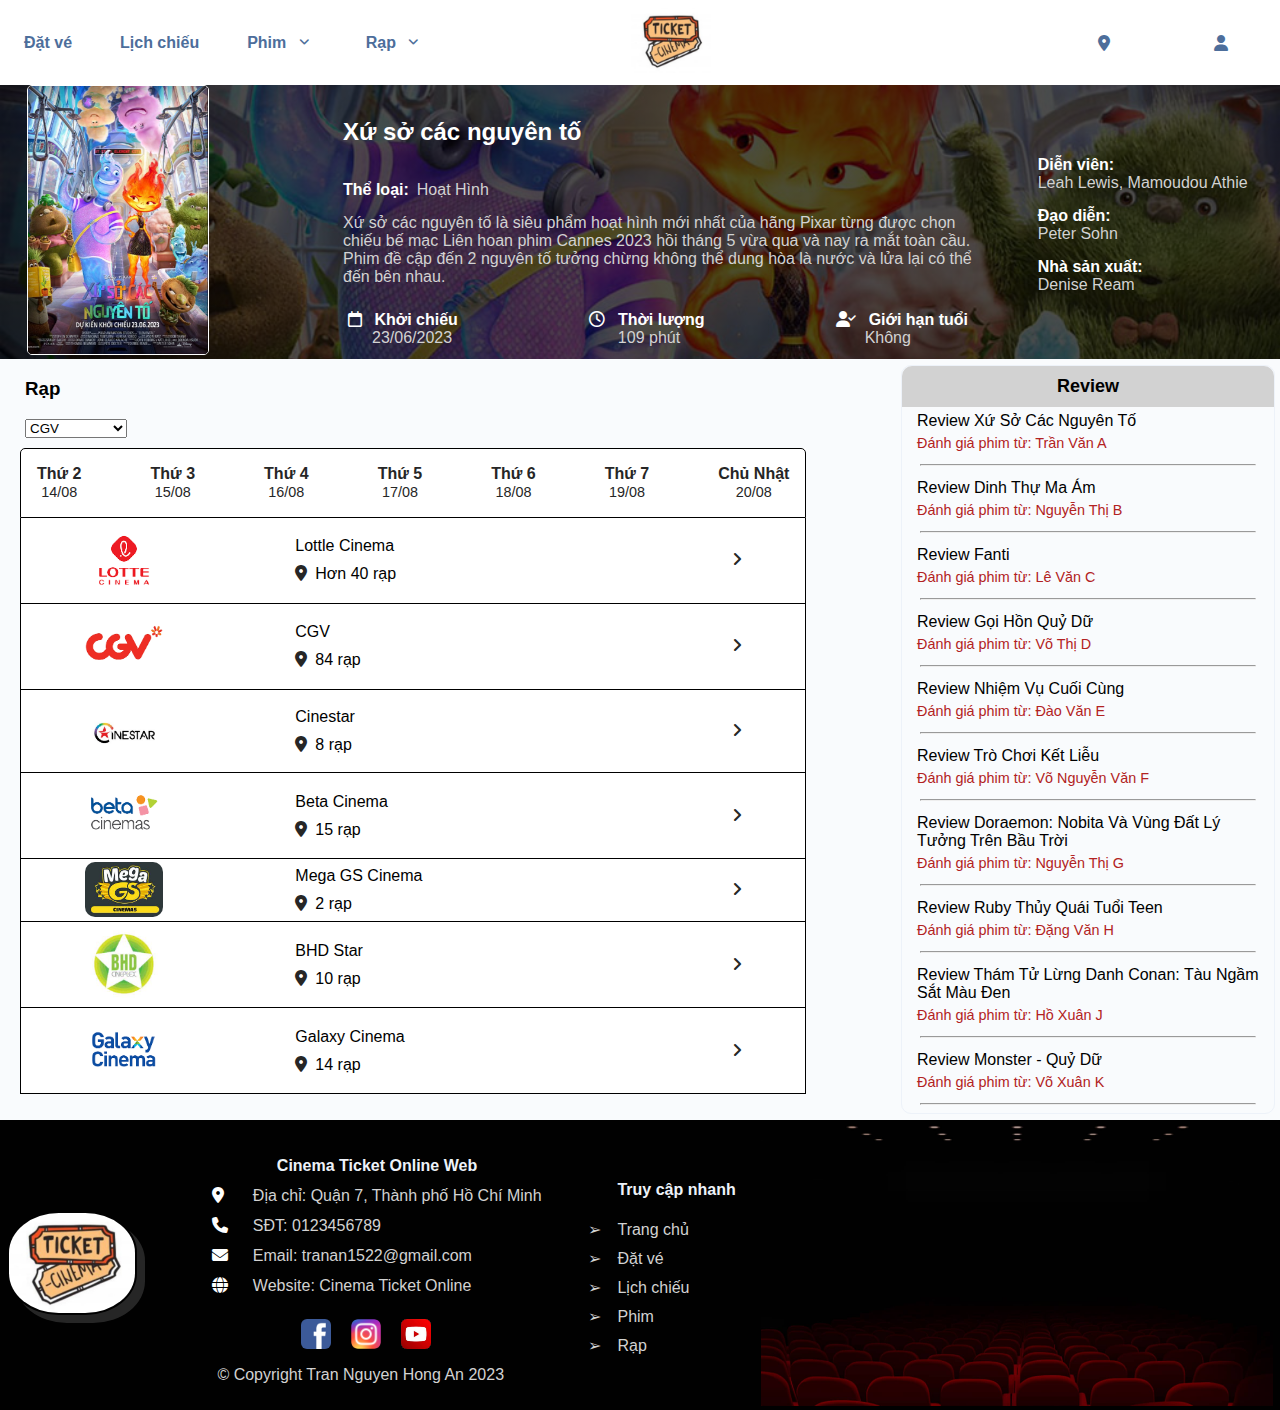
==== commit f35e7013: "update index2" ====
--- a/index1.html
+++ b/index1.html
@@ -41,7 +41,7 @@
                     <i class="fa-solid fa-angle-down fa-xs"></i>
                 </a>
 
-                <ul class="submenu menu">
+                <ul class="submenu menu" id="submenu_menu">
                     <li><a href="#">CGV</a></li>
                     <li><a href="#">Lotte Cinema</a></li>
                 </ul>
@@ -49,10 +49,10 @@
             </li>
         </ul>
 
-        <ul class="menu">
+        <ul class="bet menu">
             <li>
                 <a href="#">
-                    <i class="fa-solid fa-house-chimney"></i></a></li>
+                    <img src="imanges/logo.jpg" alt="Logo"></a></li>
         </ul>
 
         <ul class="right menu flex">
@@ -147,8 +147,15 @@
     </section>
 
     <section class="right">
-        <div>
-            <div><h4>Tin Tức</h4></div>
+        <div class="review" id="review">
+            <div class="right-name">Review</div>
+            <div class="content-review">
+                <a href="#">
+                    <div>Review phim</div>
+                    <div>Danh gia phim: ABC</div>
+                </a>
+            </div>
+            <hr>
         </div>
     </section>
     </main>
--- a/css/default.css
+++ b/css/default.css
@@ -1,6 +1,7 @@
 body {
     font-family: Arial, Helvetica, sans-serif;
     margin: 0;
+    background-color: #f7f9fb;
 }
 
 .flex {
@@ -45,8 +46,12 @@
     color: #265078;
 }
 
+ul.bet img {
+    width: 40%;
+}
+
 ul.left {
-    width: 50%;
+    width: 80%;
 }
 
 ul.right {
--- a/css/index1.css
+++ b/css/index1.css
@@ -65,6 +65,11 @@
     text-align: center;
 }
 
+ul.date > li > a:hover {
+    color: white;
+    background-color: slategrey;
+}
+
 ul.date span {
     font-weight: lighter;
     font-size: 0.9rem;
@@ -73,12 +78,18 @@
 /*ticket*/
 section.right {
     width: 30%;
-    /* top: 0;
-    right: 0; */
+    position: relative;
+    top: 0;
+    flex-shrink: 0;
+    flex-basis: auto;
 }
 
 section.left {
     width: 70%;
+    position: relative;
+    top: 0;
+    flex-shrink: 0;
+    flex-basis: auto;
 }
 
 div.ticket {
@@ -108,6 +119,8 @@
 
 ul.cinema-ticket img {
     width: 78px;
+    border-radius: 10px;
+    margin-top: 3px;
 }
 
 div.name {
@@ -145,7 +158,46 @@
     padding-left: 15px;
 }
 
-/**/
+/*right*/
+div.review {
+    border: 1px solid #edf2f9;
+    border-radius: 10px;
+    margin: 5px;
+}
+
+div.review hr {
+    width: 90%;
+}
+
+div.right-name {
+    text-align: center;
+    font-size: large;
+    background-color: #d2d2d2;
+    padding: 10px;
+    font-weight: bold;
+    border-radius: 10px 10px 0 0;
+}
+
+div.content-review {
+    padding: 5px;
+    padding-left: 15px;
+}
+
+div.content-review > a {
+    text-decoration: none;
+}
+
+div.content-review > a > div:first-child {
+    text-transform: capitalize;
+    padding-bottom: 5px;
+    color: black;
+}
+
+div.content-review > a > div:last-child {
+    font-size: 0.9rem;
+    color: firebrick;
+}
+
 
 
 /* #9e9d99 hover */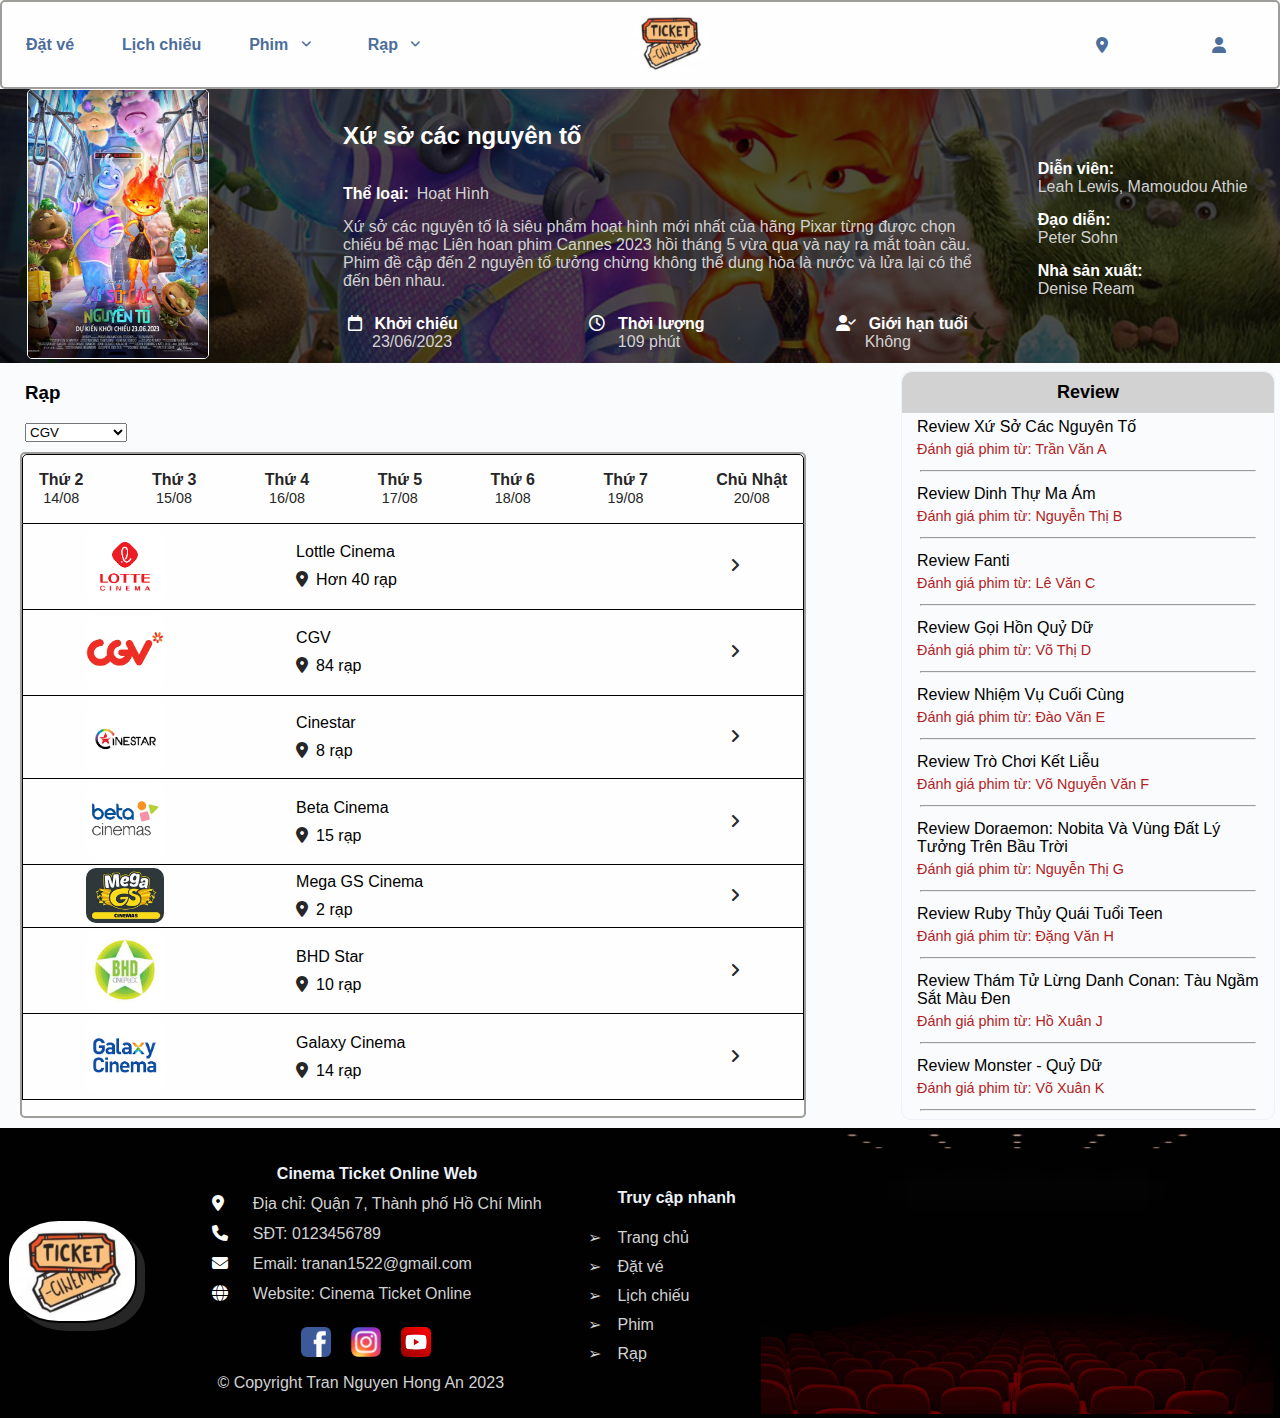
==== commit 321490ab: "update index4" ====
--- a/index1.html
+++ b/index1.html
@@ -6,14 +6,14 @@
     <meta http-equiv="refesh" content="1800">
     <meta name="keywords" content="vé xem phim online, đặt vé phim trực tuyến, mua vé xem phim, vé xem phim trực tuyến"/>
     <meta name="description" content="Đặt vé xem phim trực tuyến"/>
-    <link rel="shotcut icon" href="imanges/iconTicket.png"/>
+    <link rel="shotcut icon" href="images/iconTicket.png"/>
     <link href="css/default.css" rel="stylesheet"/>
     <link rel="stylesheet" href="css/index1.css">
     <link href="https://cdnjs.cloudflare.com/ajax/libs/font-awesome/6.4.0/css/all.min.css" rel="stylesheet"/>
     <script src="js/code.jquery.com_jquery-3.7.0.min.js"></script>
     <script src="js/default.js"></script>
     <script src="js/index1.js"></script>
-    <title>Đặt vé</title>
+    <title>Lịch Chiếu</title>
 </head>
 <body>
     <div>
@@ -52,7 +52,7 @@
         <ul class="bet menu">
             <li>
                 <a href="#">
-                    <img src="imanges/logo.jpg" alt="Logo"></a></li>
+                    <img src="images/logo.jpg" alt="Logo"></a></li>
         </ul>
 
         <ul class="right menu flex">
@@ -62,7 +62,7 @@
     </nav>
 
     <div class="top flex">
-        <div><img src="imanges/movies/XSCNT.jpg" alt="XSCNT"/></div>
+        <div><img src="images/movies/XSCNT.jpg" alt="XSCNT"/></div>
         <div class="contents">
             <div><h2>Xứ sở các nguyên tố</h2></div>
             <div><span>Thể loại:</span>&ensp;Hoạt Hình</div>
@@ -162,7 +162,7 @@
 
     <footer>
         <div class="flex">
-            <div class="imgFooter"><img src="imanges/logo.jpg" alt="LOGO"></div>
+            <div class="imgFooter"><img src="images/logo.jpg" alt="LOGO"></div>
 
             <div>
                 <table>
@@ -188,9 +188,9 @@
                 </table>
 
                 <ul class="imgF flex">
-                    <li><a href="#"><img src="imanges/footer/fb.webp" alt="Facebook"></a></li>
-                    <li><a href="#"><img src="imanges/footer/ins.png" alt="Instagram"></a></li>
-                    <li><a href="#"><img src="imanges/footer/yt.jpg" alt="Youtube"></a></li>
+                    <li><a href="#"><img src="images/footer/fb.webp" alt="Facebook"></a></li>
+                    <li><a href="#"><img src="images/footer/ins.png" alt="Instagram"></a></li>
+                    <li><a href="#"><img src="images/footer/yt.jpg" alt="Youtube"></a></li>
                 </ul>
 
                 <div>&emsp;&copy; Copyright Tran Nguyen Hong An 2023</div>
@@ -207,7 +207,7 @@
                 </ul>
             </div>
 
-            <div class="footer"><img src="imanges/rapPhim.jpg" alt="cinema" id="cinema"></div>
+            <div class="footer"><img src="images/rapPhim.jpg" alt="cinema" id="cinema"></div>
         </div>
     </footer>
 </body>
--- a/css/default.css
+++ b/css/default.css
@@ -48,6 +48,7 @@
 
 ul.bet img {
     width: 40%;
+    border-radius: 40px;
 }
 
 ul.left {
--- a/css/index1.css
+++ b/css/index1.css
@@ -1,5 +1,7 @@
 nav {
-    background-color: white;
+    border: 2px solid #9e9d99;
+    border-radius: 5px;
+    background-color: #fefefe;
     height: 85px;
 }
 
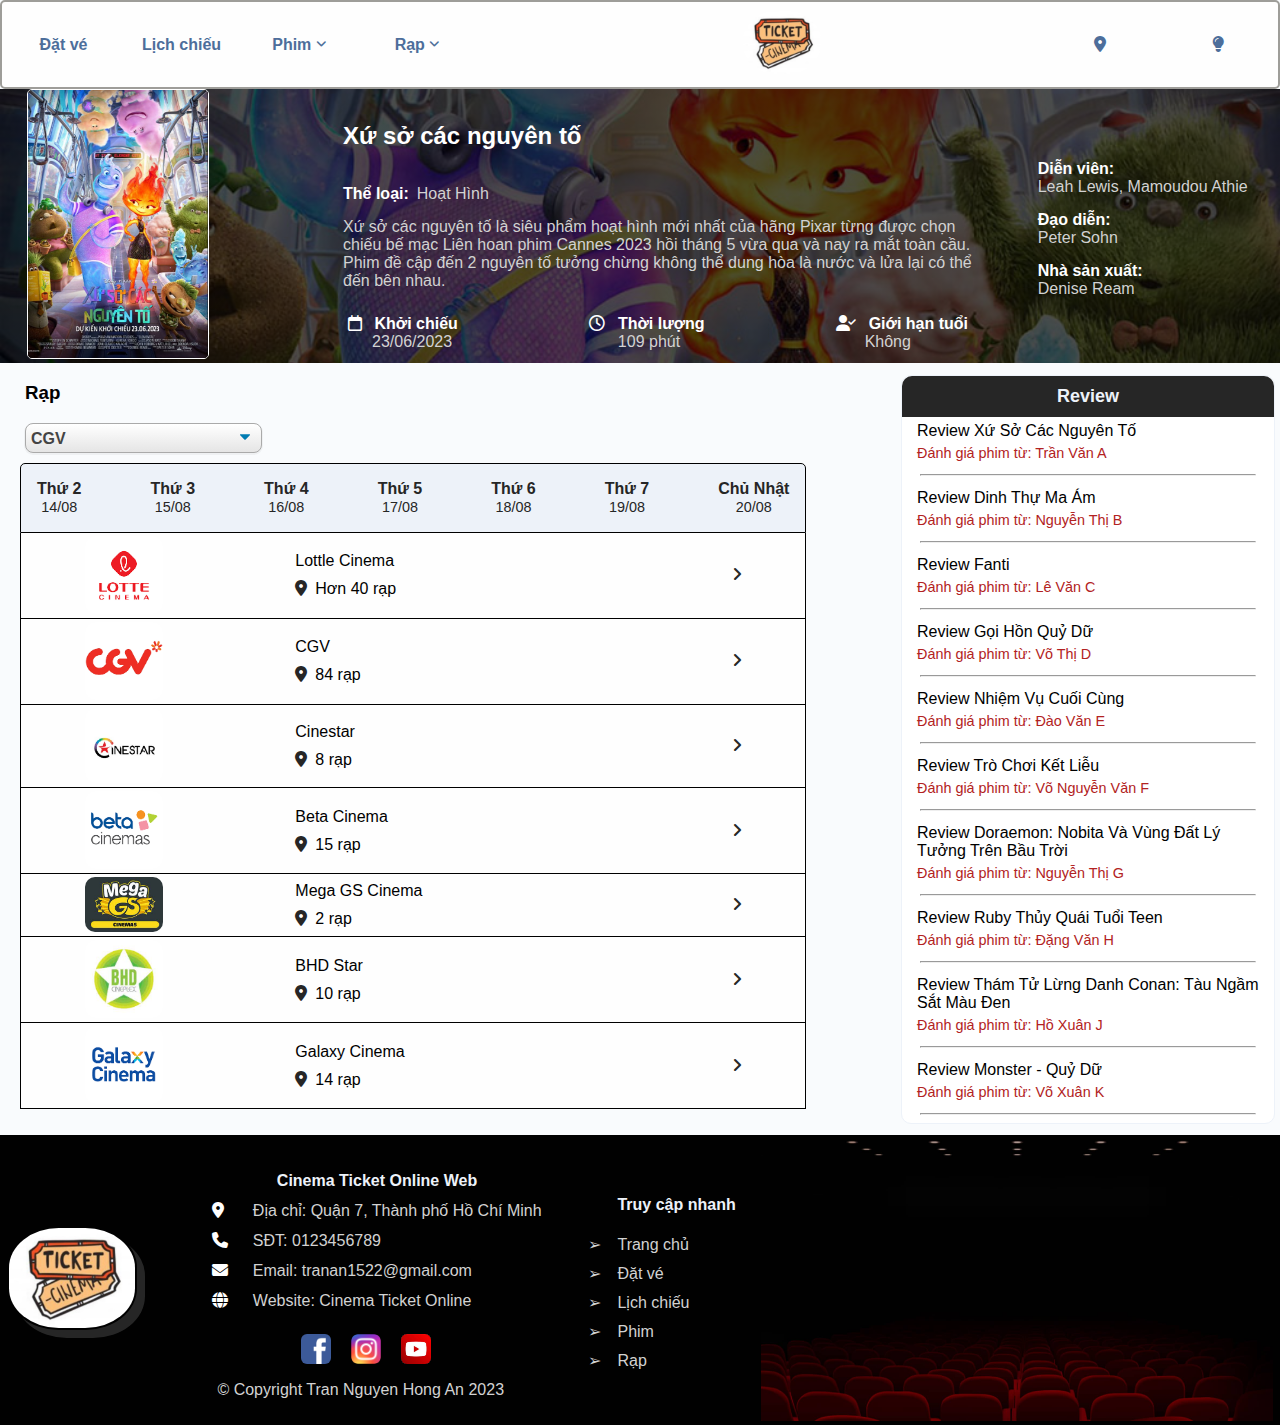
==== commit 38136122: "update index4" ====
--- a/index1.html
+++ b/index1.html
@@ -24,40 +24,38 @@
 
     <nav class="flex between" id="menu">
         <ul class="left menu flex">
-            <li><a href="#">Đặt vé</a></li>
-            <li><a href="#">Lịch chiếu</a></li>
+            <li><a href="https://hongan1522.github.io/CinemaTicketOnl/index4">Đặt vé</a></li>
+            <li><a href="https://hongan1522.github.io/CinemaTicketOnl/index1">Lịch chiếu</a></li>
             <li class="sub">
-                <a href="#">Phim 
+                <a href="https://hongan1522.github.io/CinemaTicketOnl/index2">Phim 
                     <i class="fa-solid fa-angle-down fa-xs"></i>
                 </a>
 
                 <ul class="submenu menu">
-                    <li><a href="#">Phim đang chiếu</a></li>
+                    <li><a href="https://hongan1522.github.io/CinemaTicketOnl/index2">Phim đang chiếu</a></li>
                     <li><a href="#">Phim sắp chiếu</a></li>
                 </ul>
             </li>
             <li class="sub">
-                <a href="#">Rạp
+                <a href="https://hongan1522.github.io/CinemaTicketOnl/index3">Rạp
                     <i class="fa-solid fa-angle-down fa-xs"></i>
                 </a>
 
                 <ul class="submenu menu" id="submenu_menu">
                     <li><a href="#">CGV</a></li>
-                    <li><a href="#">Lotte Cinema</a></li>
-                </ul>
-                
+                </ul>
             </li>
         </ul>
 
         <ul class="bet menu">
             <li>
-                <a href="#">
+                <a href="https://hongan1522.github.io/CinemaTicketOnl/">
                     <img src="images/logo.jpg" alt="Logo"></a></li>
         </ul>
 
         <ul class="right menu flex">
             <li><a href="#"><i class="fa-solid fa-location-dot"></i></a></li>
-            <li><a href="#"><i class="fa-solid fa-user"></i></a></li>
+            <li><a href="javascript:;"><i class="fa-solid fa-lightbulb"></i></a></li>
         </ul>
     </nav>
 
@@ -101,18 +99,21 @@
     <main class="flex">
         <section class="left">
             <div class="ticket" style="margin-left: 10px;">
-                <div class="selectCM"><a href="#">
+                <div class="selectCM">
                     <h3>Rạp</h3>
-                    <select name="cinema">
-                        <option value="CGV" selected>CGV</option>
-                        <option value="Lotte">Lotte Cinema</option>
+                    <select name="cinema" onchange="selectCinema();">
+                        <option value="CGV" selected><span id="selectedValue">CGV</span></option>
+                        <option value="Lotte Cinema">Lotte Cinema</option>
                         <option value="Cinestar">Cinestar</option>
-                        <option value="Beta">Beta Cinema</option>
+                        <option value="Beta Cinema">Beta Cinema</option>
+                        <option value="Mega GS Cinema">Mega GS Cinema</option>
+                        <option value="BHD Star">BHD Star</option>
+                        <option value="Galaxy Cinema">Galaxy Cinema</option>
                     </select>
-                </a></div>
+                </div>
 
                 <div style="padding: 10px;">
-                    <nav style="height: auto;">
+                    <nav style="height: auto; border: none;">
                         <ul class="date flex between" id="date">
                             <li><a href="#"></br><span></span></a></li>
                         </ul>
@@ -188,9 +189,9 @@
                 </table>
 
                 <ul class="imgF flex">
-                    <li><a href="#"><img src="images/footer/fb.webp" alt="Facebook"></a></li>
-                    <li><a href="#"><img src="images/footer/ins.png" alt="Instagram"></a></li>
-                    <li><a href="#"><img src="images/footer/yt.jpg" alt="Youtube"></a></li>
+                    <li><a href="https://www.facebook.com/profile.php?id=100024847913989&mibextid=9R9pXO" target="_blank"><img src="images/footer/fb.webp" alt="Facebook"/></a></li>
+                    <li><a href="https://instagram.com/antran5337?igshid=OGQ5ZDc2ODk2ZA==" target="_blank"><img src="images/footer/ins.png" alt="Instagram"></a></li>
+                    <li><a href="https://www.youtube.com/" target="_blank"><img src="images/footer/yt.jpg" alt="Youtube"></a></li>
                 </ul>
 
                 <div>&emsp;&copy; Copyright Tran Nguyen Hong An 2023</div>
@@ -199,11 +200,11 @@
             <div>
                 <ul class="list-ft">
                     <li><h4>Truy cập nhanh</h4></li>
-                    <li><a href="#">Trang chủ</a></li>
-                    <li><a href="#">Đặt vé</a></li>
-                    <li><a href="#">Lịch chiếu</a></li>
-                    <li><a href="#">Phim</a></li>
-                    <li><a href="#">Rạp</a></li>
+                    <li><a href="https://hongan1522.github.io/CinemaTicketOnl/">Trang chủ</a></li>
+                    <li><a href="https://hongan1522.github.io/CinemaTicketOnl/index4">Đặt vé</a></li>
+                    <li><a href="https://hongan1522.github.io/CinemaTicketOnl/index1">Lịch chiếu</a></li>
+                    <li><a href="https://hongan1522.github.io/CinemaTicketOnl/index2">Phim</a></li>
+                    <li><a href="https://hongan1522.github.io/CinemaTicketOnl/index3">Rạp</a></li>
                 </ul>
             </div>
 
--- a/css/default.css
+++ b/css/default.css
@@ -23,23 +23,21 @@
 
 ul.menu > li > a {
     display: block;
-    padding: 1.5rem;
     text-decoration: none;
     color: #4d6e9b;
     font-weight: bold;
-    
+    width: 113px;
+    padding: 10px 0 10px 5px;
 }
 
 /*hover*/
 ul.menu > li > a:hover {
     color: #265078;
-    font-size: larger;
-    font-weight: bolder;
+    font-size: large;
 }
 
 ul.menu > li > a > i.fa-solid {
     color: #4d6e9b;
-    padding: 0.5rem;
 }
 
 ul.menu > li > a:hover i.fa-solid {
@@ -47,21 +45,26 @@
 }
 
 ul.bet img {
-    width: 40%;
+    width: 70%;
     border-radius: 40px;
 }
 
+ul.bet > li > a:hover img {
+    transform: scale(1.2);
+    transition-duration: .5s;
+}
+
 ul.left {
-    width: 80%;
+    width: 60%;
 }
 
 ul.right {
     width: 20%;
-    margin-left: 250px;
-}
-
-ul.right > li {
-    margin: 20px;
+    margin-left: 200px;
+}
+
+.dark-mode {
+    background-color: #d2d2d2;
 }
 
 /*submenu*/
@@ -70,7 +73,7 @@
     position: absolute;
     background-color: #f3f1f4 !important;
     width: 200px;
-    border-radius: 2rem;
+    border-radius: 10px;
     text-align: left;
     z-index: 2;
 }
--- a/css/index1.css
+++ b/css/index1.css
@@ -9,9 +9,13 @@
     background-color: #f9fbfd;
 }
 
+.hidden {
+    display: none;
+}
+
 /*top*/
 div.top {
-    background-image: linear-gradient(to top, rgba(0,0,0,0.7) 0%, rgba(0,0,0,0.7) 100%), url("../imanges/bg_movies/bg_XSCNT.jpg");
+    background-image: linear-gradient(to top, rgba(0,0,0,0.7) 0%, rgba(0,0,0,0.7) 100%), url("../images/bg_movies/bg_XSCNT.jpg");
     background-repeat: no-repeat;
     background-size: cover;
     background-position: center;
@@ -56,6 +60,7 @@
     padding: 0;
     border: 1px solid;
     border-radius: 5px 5px 0 0;
+    background-color: #edf2f9;
 }
 
 ul.date > li > a {
@@ -67,10 +72,10 @@
     text-align: center;
 }
 
-ul.date > li > a:hover {
+/* ul.date > li > a:hover {
     color: white;
     background-color: slategrey;
-}
+} */
 
 ul.date span {
     font-weight: lighter;
@@ -140,7 +145,7 @@
 ul.submenu-cinema > li {
     list-style-type: none;
     padding: 6px;
-    background-color: #d2d2d2;
+    background-color: floralwhite;
     border-top: 1px solid #262626;
     padding-left: 20px;
 }
@@ -148,6 +153,39 @@
 ul.submenu-cinema > li > a {
     text-decoration: none;
     color: black;
+}
+
+select {
+    width: 30%;
+    height: 30px;
+    padding: 5px;
+	display: block;
+	font-size: 16px;
+	font-family: sans-serif;
+	font-weight: 700;
+	color: #444;
+	line-height: 1.3;
+	max-width: 100%; 
+	box-sizing: border-box;
+	margin: 0;
+	border: 1px solid #aaa;
+	box-shadow: 0 1px 0 1px rgba(0,0,0,.04);
+	border-radius: .5em;
+	appearance: none;
+	background-color: #fff;
+	background-image: url('data:image/svg+xml;charset=US-ASCII,%3Csvg%20xmlns%3D%22http%3A%2F%2Fwww.w3.org%2F2000%2Fsvg%22%20width%3D%22292.4%22%20height%3D%22292.4%22%3E%3Cpath%20fill%3D%22%23007CB2%22%20d%3D%22M287%2069.4a17.6%2017.6%200%200%200-13-5.4H18.4c-5%200-9.3%201.8-12.9%205.4A17.6%2017.6%200%200%200%200%2082.2c0%205%201.8%209.3%205.4%2012.9l128%20127.9c3.6%203.6%207.8%205.4%2012.8%205.4s9.2-1.8%2012.8-5.4L287%2095c3.5-3.5%205.4-7.8%205.4-12.8%200-5-1.9-9.2-5.5-12.8z%22%2F%3E%3C%2Fsvg%3E'),
+	  linear-gradient(to bottom, #ffffff 0%,#e5e5e5 100%);
+	background-repeat: no-repeat, repeat;
+	background-position: right .7em top 50%, 0 0;
+	background-size: .65em auto, 100%;
+}
+
+select:focus {
+	border-color: #aaa;
+	box-shadow: 0 0 1px 3px rgba(32, 80, 133, 0.7);
+	box-shadow: 0 0 0 3px -moz-mac-focusring;
+	color: #222; 
+	outline: none;
 }
 
 /*selectCM*/
@@ -165,6 +203,7 @@
     border: 1px solid #edf2f9;
     border-radius: 10px;
     margin: 5px;
+    background-color: white;
 }
 
 div.review hr {
@@ -174,10 +213,11 @@
 div.right-name {
     text-align: center;
     font-size: large;
-    background-color: #d2d2d2;
+    background-color: #262626;
     padding: 10px;
     font-weight: bold;
     border-radius: 10px 10px 0 0;
+    color: #edf2f9;
 }
 
 div.content-review {
@@ -195,6 +235,10 @@
     color: black;
 }
 
+div.content-review > a:hover > div:first-child {
+    font-weight: bold;
+}
+
 div.content-review > a > div:last-child {
     font-size: 0.9rem;
     color: firebrick;
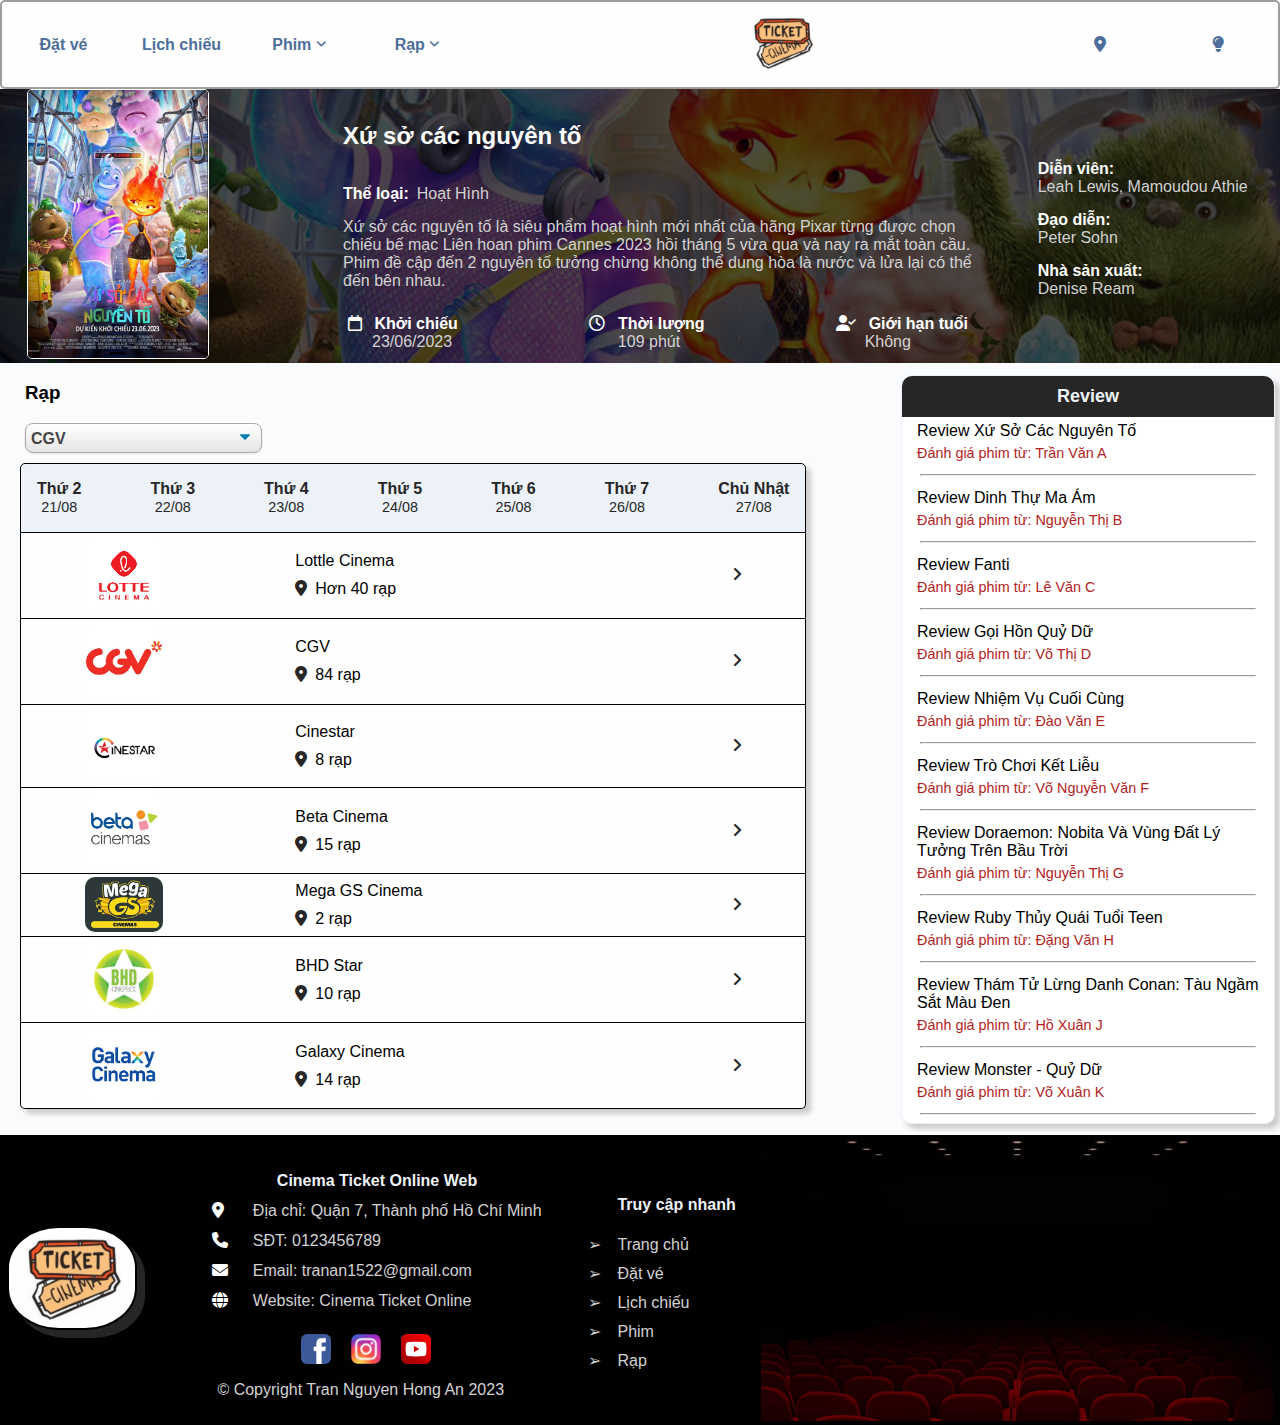
==== commit 3f45aadf: "update index" ====
--- a/index1.html
+++ b/index1.html
@@ -54,9 +54,10 @@
         </ul>
 
         <ul class="right menu flex">
-            <li><a href="#"><i class="fa-solid fa-location-dot"></i></a></li>
+            <li><a href="javascript:;" id="showIframe"><i class="fa-solid fa-location-dot"></i></a></li>
             <li><a href="javascript:;"><i class="fa-solid fa-lightbulb"></i></a></li>
         </ul>
+        <iframe id="googleMap" src="https://www.google.com/maps/embed?pb=!1m18!1m12!1m3!1d62712.50252472413!2d106.59744392167968!3d10.770551399999999!2m3!1f0!2f0!3f0!3m2!1i1024!2i768!4f13.1!3m3!1m2!1s0x31752edde029b133%3A0x97e90e1306ccf98e!2zQ0dWIFPGsCBW4bqhbiBI4bqhbmg!5e0!3m2!1svi!2s!4v1692532740733!5m2!1svi!2s"></iframe>
     </nav>
 
     <div class="top flex">
@@ -113,7 +114,7 @@
                 </div>
 
                 <div style="padding: 10px;">
-                    <nav style="height: auto; border: none;">
+                    <nav style="height: auto; border: none; box-shadow: 5px 5px 5px #cecccc;">
                         <ul class="date flex between" id="date">
                             <li><a href="#"></br><span></span></a></li>
                         </ul>
--- a/css/default.css
+++ b/css/default.css
@@ -99,6 +99,20 @@
     white-space: nowrap;
     background-color: transparent;
     border: 0;
+}
+
+ul.right > li:first-child {
+    position: relative;
+}
+
+iframe {
+    position: absolute;
+    top: 90px;
+    right: 0;
+    width: 40%;
+    height: 50%;
+    z-index: 1; 
+    display: none;
 }
 
 /* go to top */
@@ -221,4 +235,37 @@
         height: 35px;
         border-radius: 7px;
     }
+}
+
+select {
+    width: 30%;
+    height: 30px;
+    padding: 5px;
+	display: block;
+	font-size: 16px;
+	font-family: sans-serif;
+	font-weight: 700;
+	color: #444;
+	line-height: 1.3;
+	max-width: 100%; 
+	box-sizing: border-box;
+	margin: 0;
+	border: 1px solid #aaa;
+	box-shadow: 0 1px 0 1px rgba(0,0,0,.04);
+	border-radius: .5em;
+	appearance: none;
+	background-color: #fff;
+	background-image: url('data:image/svg+xml;charset=US-ASCII,%3Csvg%20xmlns%3D%22http%3A%2F%2Fwww.w3.org%2F2000%2Fsvg%22%20width%3D%22292.4%22%20height%3D%22292.4%22%3E%3Cpath%20fill%3D%22%23007CB2%22%20d%3D%22M287%2069.4a17.6%2017.6%200%200%200-13-5.4H18.4c-5%200-9.3%201.8-12.9%205.4A17.6%2017.6%200%200%200%200%2082.2c0%205%201.8%209.3%205.4%2012.9l128%20127.9c3.6%203.6%207.8%205.4%2012.8%205.4s9.2-1.8%2012.8-5.4L287%2095c3.5-3.5%205.4-7.8%205.4-12.8%200-5-1.9-9.2-5.5-12.8z%22%2F%3E%3C%2Fsvg%3E'),
+	  linear-gradient(to bottom, #ffffff 0%,#e5e5e5 100%);
+	background-repeat: no-repeat, repeat;
+	background-position: right .7em top 50%, 0 0;
+	background-size: .65em auto, 100%;
+}
+
+select:focus {
+	border-color: #aaa;
+	box-shadow: 0 0 1px 3px rgba(32, 80, 133, 0.7);
+	box-shadow: 0 0 0 3px -moz-mac-focusring;
+	color: #222; 
+	outline: none;
 }--- a/css/index1.css
+++ b/css/index1.css
@@ -72,11 +72,6 @@
     text-align: center;
 }
 
-/* ul.date > li > a:hover {
-    color: white;
-    background-color: slategrey;
-} */
-
 ul.date span {
     font-weight: lighter;
     font-size: 0.9rem;
@@ -109,6 +104,10 @@
     padding: 0;
 }
 
+ul.cinema-ticket > li:last-child {
+    border-radius: 0 0 5px 5px;
+}
+
 ul.cinema-ticket > li {
     list-style-type: none;
     border: 1px solid;
@@ -128,6 +127,13 @@
     width: 78px;
     border-radius: 10px;
     margin-top: 3px;
+}
+
+ul.cinema-ticket > li:hover {
+    background-color: #f0ede9;
+}
+#menu-cinema {
+    background-color: #fefefe;
 }
 
 div.name {
@@ -155,39 +161,6 @@
     color: black;
 }
 
-select {
-    width: 30%;
-    height: 30px;
-    padding: 5px;
-	display: block;
-	font-size: 16px;
-	font-family: sans-serif;
-	font-weight: 700;
-	color: #444;
-	line-height: 1.3;
-	max-width: 100%; 
-	box-sizing: border-box;
-	margin: 0;
-	border: 1px solid #aaa;
-	box-shadow: 0 1px 0 1px rgba(0,0,0,.04);
-	border-radius: .5em;
-	appearance: none;
-	background-color: #fff;
-	background-image: url('data:image/svg+xml;charset=US-ASCII,%3Csvg%20xmlns%3D%22http%3A%2F%2Fwww.w3.org%2F2000%2Fsvg%22%20width%3D%22292.4%22%20height%3D%22292.4%22%3E%3Cpath%20fill%3D%22%23007CB2%22%20d%3D%22M287%2069.4a17.6%2017.6%200%200%200-13-5.4H18.4c-5%200-9.3%201.8-12.9%205.4A17.6%2017.6%200%200%200%200%2082.2c0%205%201.8%209.3%205.4%2012.9l128%20127.9c3.6%203.6%207.8%205.4%2012.8%205.4s9.2-1.8%2012.8-5.4L287%2095c3.5-3.5%205.4-7.8%205.4-12.8%200-5-1.9-9.2-5.5-12.8z%22%2F%3E%3C%2Fsvg%3E'),
-	  linear-gradient(to bottom, #ffffff 0%,#e5e5e5 100%);
-	background-repeat: no-repeat, repeat;
-	background-position: right .7em top 50%, 0 0;
-	background-size: .65em auto, 100%;
-}
-
-select:focus {
-	border-color: #aaa;
-	box-shadow: 0 0 1px 3px rgba(32, 80, 133, 0.7);
-	box-shadow: 0 0 0 3px -moz-mac-focusring;
-	color: #222; 
-	outline: none;
-}
-
 /*selectCM*/
 div.selectCM > a {
     text-decoration: none;
@@ -204,6 +177,7 @@
     border-radius: 10px;
     margin: 5px;
     background-color: white;
+    box-shadow: 5px 5px 5px #cecccc;
 }
 
 div.review hr {
